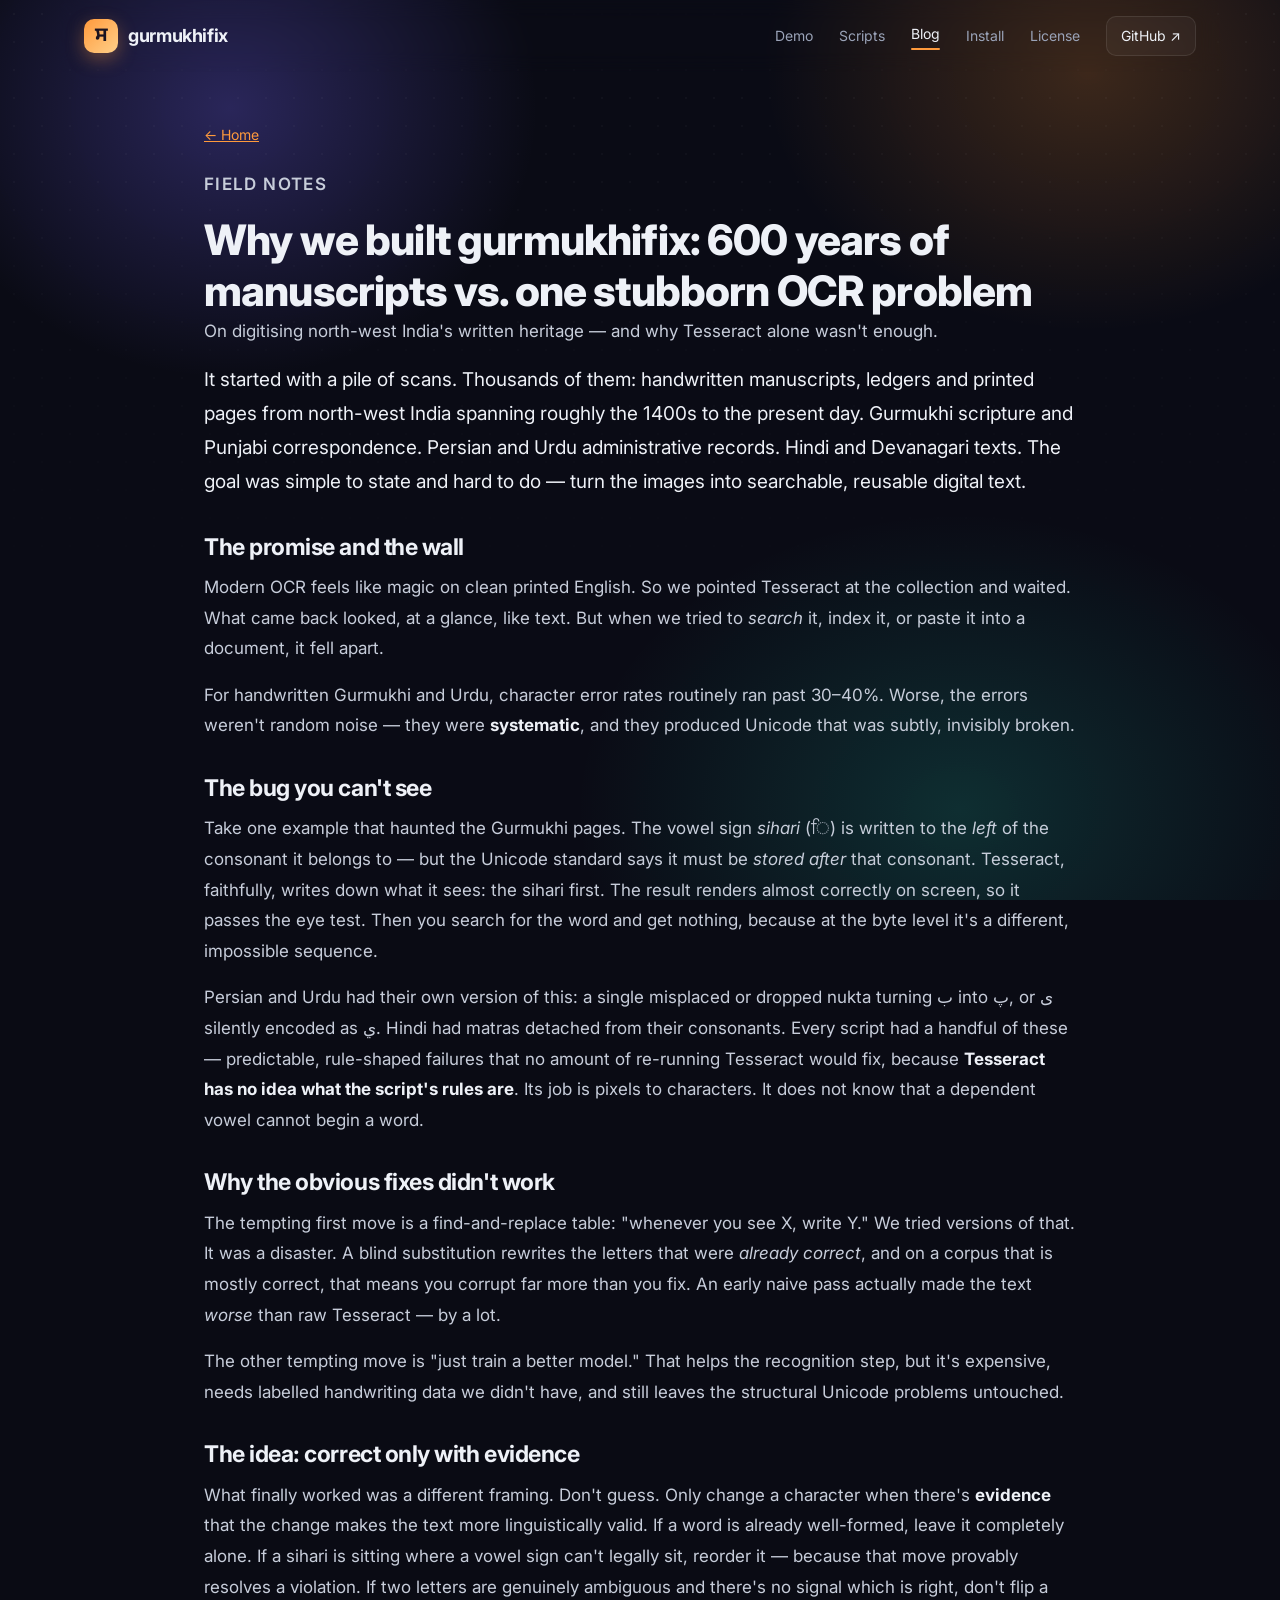
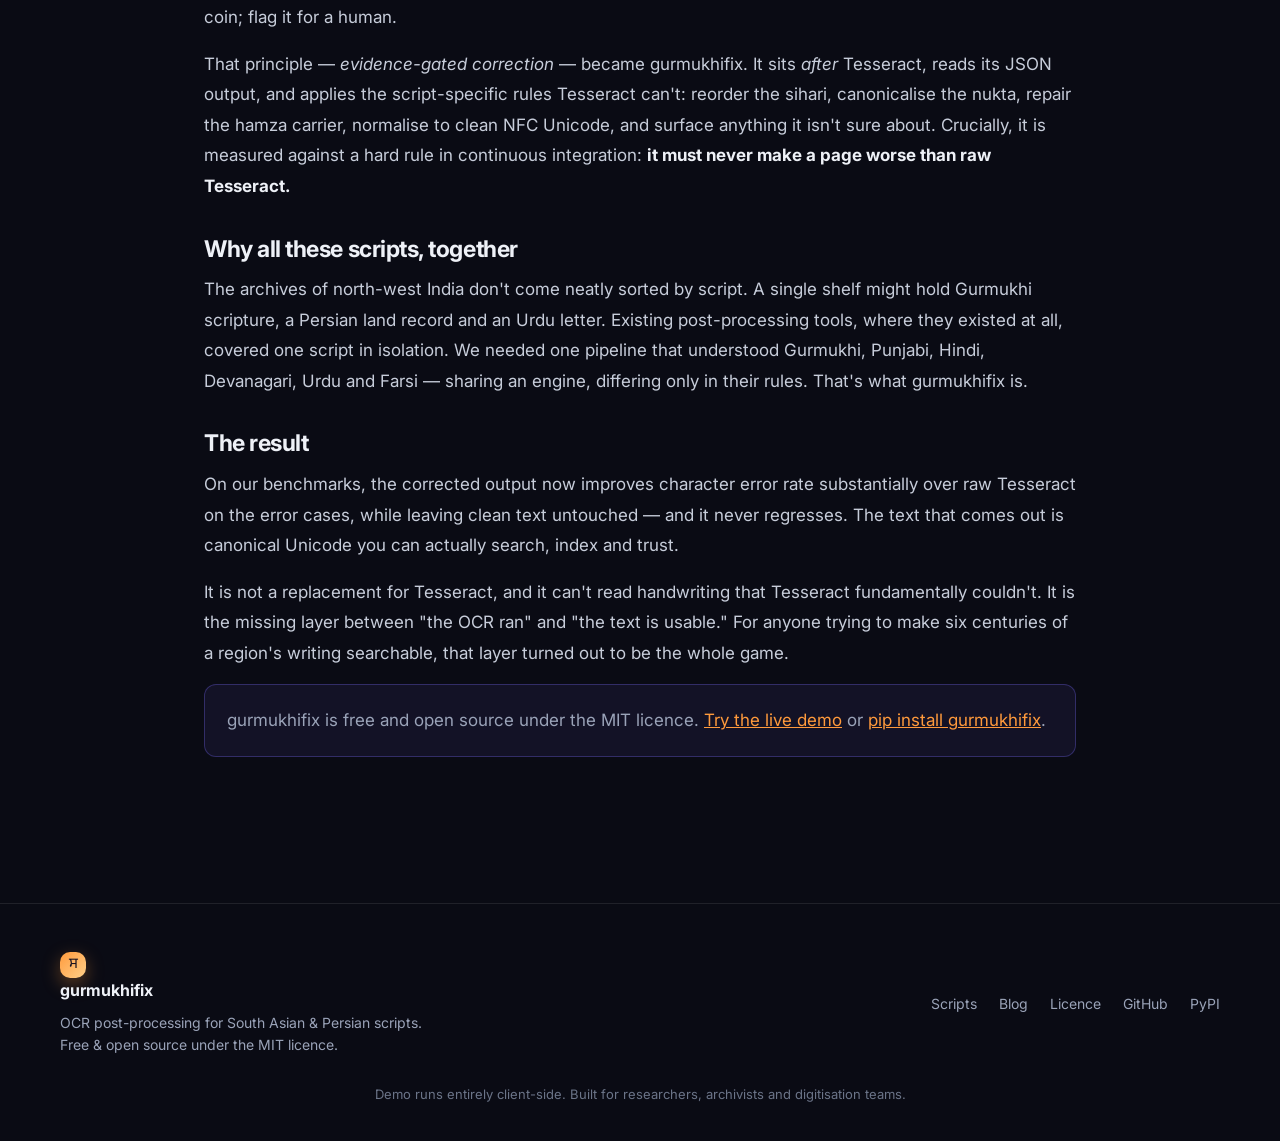
==== docs/blog/index.html @ 614cee80 "Rename project to gurmukhifix + add docs site (script pages, blog, licence) Single name everywhere —" ====
<!DOCTYPE html>
<html lang="en">
<head>
  <meta charset="UTF-8" />
  <meta name="viewport" content="width=device-width, initial-scale=1.0" />
  <title>Why we built gurmukhifix — gurmukhifix blog</title>
  <meta name="description" content="Digitising thousands of north-west Indian manuscripts (1400s–today) exposed systematic, invisible OCR errors. Here's why Tesseract alone wasn't enough — and how evidence-gated correction fixed it." />
  <link rel="canonical" href="https://jsdosanj.github.io/gurmukhifix/blog/" />
  <meta property="og:title" content="Why we built gurmukhifix — gurmukhifix blog" />
  <meta property="og:description" content="Digitising thousands of north-west Indian manuscripts (1400s–today) exposed systematic, invisible OCR errors. Here's why Tesseract alone wasn't enough — and how evidence-gated correction fixed it." />
  <meta property="og:type" content="website" />
  <meta name="theme-color" content="#0a0b14" />
  <link rel="preconnect" href="https://fonts.googleapis.com" />
  <link rel="preconnect" href="https://fonts.gstatic.com" crossorigin />
  <link href="https://fonts.googleapis.com/css2?family=Inter:wght@400;500;600;700;800&family=Noto+Sans+Gurmukhi:wght@400;500;700&family=Noto+Serif+Gurmukhi:wght@600;700&family=Noto+Sans+Devanagari:wght@400;600&family=Noto+Naskh+Arabic:wght@400;600&family=JetBrains+Mono:wght@400;500&display=swap" rel="stylesheet" />
  <link rel="stylesheet" href="../assets/styles.css" />
</head>
<body>
  <div class="bg-aurora" aria-hidden="true"></div>
  <header class="nav">
    <a class="brand" href="../index.html">
      <span class="brand-mark">ਸ</span>
      <span class="brand-name">gurmukhifix</span>
    </a>
    <nav class="nav-links">
        <a href="../index.html#demo">Demo</a>
        <a href="../scripts/">Scripts</a>
        <a href="../blog/" class="here">Blog</a>
        <a href="../index.html#install">Install</a>
        <a href="../license.html">License</a>
        <a class="nav-cta" href="https://github.com/jsdosanj/gurmukhifix" target="_blank" rel="noopener">GitHub ↗</a>
    </nav>
  </header>

  <article class="post">
    <div class="doc-wrap">
      <a class="back" href="../index.html">← Home</a>
      <p class="post-kicker">Field notes</p>
      <h1>Why we built gurmukhifix: 600 years of manuscripts vs. one stubborn OCR problem</h1>
      <p class="post-meta">On digitising north-west India's written heritage — and why Tesseract alone wasn't enough.</p>

      <p class="lead">It started with a pile of scans. Thousands of them: handwritten manuscripts, ledgers and printed pages from north-west India spanning roughly the 1400s to the present day. Gurmukhi scripture and Punjabi correspondence. Persian and Urdu administrative records. Hindi and Devanagari texts. The goal was simple to state and hard to do — turn the images into searchable, reusable digital text.</p>

      <h2>The promise and the wall</h2>
      <p>Modern OCR feels like magic on clean printed English. So we pointed Tesseract at the collection and waited. What came back looked, at a glance, like text. But when we tried to <em>search</em> it, index it, or paste it into a document, it fell apart.</p>
      <p>For handwritten Gurmukhi and Urdu, character error rates routinely ran past 30–40%. Worse, the errors weren't random noise — they were <strong>systematic</strong>, and they produced Unicode that was subtly, invisibly broken.</p>

      <h2>The bug you can't see</h2>
      <p>Take one example that haunted the Gurmukhi pages. The vowel sign <em>sihari</em> (ਿ) is written to the <em>left</em> of the consonant it belongs to — but the Unicode standard says it must be <em>stored after</em> that consonant. Tesseract, faithfully, writes down what it sees: the sihari first. The result renders almost correctly on screen, so it passes the eye test. Then you search for the word and get nothing, because at the byte level it's a different, impossible sequence.</p>
      <p>Persian and Urdu had their own version of this: a single misplaced or dropped nukta turning ب into پ, or ی silently encoded as ي. Hindi had matras detached from their consonants. Every script had a handful of these — predictable, rule-shaped failures that no amount of re-running Tesseract would fix, because <strong>Tesseract has no idea what the script's rules are</strong>. Its job is pixels to characters. It does not know that a dependent vowel cannot begin a word.</p>

      <h2>Why the obvious fixes didn't work</h2>
      <p>The tempting first move is a find-and-replace table: "whenever you see X, write Y." We tried versions of that. It was a disaster. A blind substitution rewrites the letters that were <em>already correct</em>, and on a corpus that is mostly correct, that means you corrupt far more than you fix. An early naive pass actually made the text <em>worse</em> than raw Tesseract — by a lot.</p>
      <p>The other tempting move is "just train a better model." That helps the recognition step, but it's expensive, needs labelled handwriting data we didn't have, and still leaves the structural Unicode problems untouched.</p>

      <h2>The idea: correct only with evidence</h2>
      <p>What finally worked was a different framing. Don't guess. Only change a character when there's <strong>evidence</strong> that the change makes the text more linguistically valid. If a word is already well-formed, leave it completely alone. If a sihari is sitting where a vowel sign can't legally sit, reorder it — because that move provably resolves a violation. If two letters are genuinely ambiguous and there's no signal which is right, don't flip a coin; flag it for a human.</p>
      <p>That principle — <em>evidence-gated correction</em> — became gurmukhifix. It sits <em>after</em> Tesseract, reads its JSON output, and applies the script-specific rules Tesseract can't: reorder the sihari, canonicalise the nukta, repair the hamza carrier, normalise to clean NFC Unicode, and surface anything it isn't sure about. Crucially, it is measured against a hard rule in continuous integration: <strong>it must never make a page worse than raw Tesseract.</strong></p>

      <h2>Why all these scripts, together</h2>
      <p>The archives of north-west India don't come neatly sorted by script. A single shelf might hold Gurmukhi scripture, a Persian land record and an Urdu letter. Existing post-processing tools, where they existed at all, covered one script in isolation. We needed one pipeline that understood Gurmukhi, Punjabi, Hindi, Devanagari, Urdu and Farsi — sharing an engine, differing only in their rules. That's what gurmukhifix is.</p>

      <h2>The result</h2>
      <p>On our benchmarks, the corrected output now improves character error rate substantially over raw Tesseract on the error cases, while leaving clean text untouched — and it never regresses. The text that comes out is canonical Unicode you can actually search, index and trust.</p>
      <p>It is not a replacement for Tesseract, and it can't read handwriting that Tesseract fundamentally couldn't. It is the missing layer between "the OCR ran" and "the text is usable." For anyone trying to make six centuries of a region's writing searchable, that layer turned out to be the whole game.</p>

      <p class="post-cta">gurmukhifix is free and open source under the MIT licence. <a href="../index.html#demo">Try the live demo</a> or <a href="https://pypi.org/project/gurmukhifix/" target="_blank" rel="noopener">pip install gurmukhifix</a>.</p>
    </div>
  </article>
  <footer class="footer">
    <div class="footer-inner">
      <div>
        <span class="brand-mark small">ਸ</span>
        <strong>gurmukhifix</strong>
        <p>OCR post-processing for South Asian &amp; Persian scripts. Free &amp; open source under the MIT licence.</p>
      </div>
      <div class="footer-links">
        <a href="../scripts/">Scripts</a>
        <a href="../blog/">Blog</a>
        <a href="../license.html">Licence</a>
        <a href="https://github.com/jsdosanj/gurmukhifix" target="_blank" rel="noopener">GitHub</a>
        <a href="https://pypi.org/project/gurmukhifix/" target="_blank" rel="noopener">PyPI</a>
      </div>
    </div>
    <p class="footer-fine">Demo runs entirely client-side. Built for researchers, archivists and digitisation teams.</p>
  </footer>
</body>
</html>
---- docs/assets/styles.css ----
/* gurmukhifix site — SPDX-License-Identifier: MIT */
:root {
  --bg: #0a0b14;
  --bg-2: #11131f;
  --panel: rgba(255, 255, 255, 0.04);
  --panel-brd: rgba(255, 255, 255, 0.09);
  --ink: #eef1f7;
  --muted: #9aa3b8;
  --faint: #6b7488;
  --saffron: #ff9a3c;
  --indigo: #7c6cff;
  --teal: #34e0c4;
  --good: #46d39a;
  --warn: #ffcf5c;
  --reject: #ff6b81;
  --radius: 16px;
  --maxw: 1160px;
  --font: "Inter", system-ui, -apple-system, Segoe UI, Roboto, sans-serif;
  --mono: "JetBrains Mono", ui-monospace, SFMono-Regular, Menlo, monospace;
  --gur: "Noto Sans Gurmukhi", "Noto Serif Gurmukhi", var(--font);
  --dev: "Noto Sans Devanagari", var(--font);
}

* { box-sizing: border-box; }
html { scroll-behavior: smooth; }
body {
  margin: 0;
  font-family: var(--font);
  background: var(--bg);
  color: var(--ink);
  line-height: 1.6;
  -webkit-font-smoothing: antialiased;
  overflow-x: hidden;
}
a { color: inherit; text-decoration: none; }
h1, h2, h3 { line-height: 1.15; margin: 0; letter-spacing: -0.02em; }
code { font-family: var(--mono); }

.gur { font-family: var(--gur); }
.dev { font-family: var(--dev); }

/* Background aurora */
.bg-aurora {
  position: fixed; inset: 0; z-index: -1;
  background:
    radial-gradient(40% 50% at 18% 12%, rgba(124, 108, 255, 0.28), transparent 60%),
    radial-gradient(42% 48% at 85% 8%, rgba(255, 154, 60, 0.20), transparent 60%),
    radial-gradient(50% 55% at 75% 90%, rgba(52, 224, 196, 0.16), transparent 60%),
    var(--bg);
  filter: saturate(1.1);
}
.bg-aurora::after {
  content: ""; position: absolute; inset: 0;
  background-image: radial-gradient(rgba(255, 255, 255, 0.035) 1px, transparent 1px);
  background-size: 28px 28px; mask-image: linear-gradient(to bottom, black, transparent 75%);
}

/* Nav */
.nav {
  position: sticky; top: 0; z-index: 50;
  display: flex; align-items: center; justify-content: space-between;
  max-width: var(--maxw); margin: 0 auto; padding: 16px 24px;
  backdrop-filter: blur(10px);
}
.brand { display: flex; align-items: center; gap: 10px; font-weight: 700; }
.brand-mark {
  display: grid; place-items: center; width: 34px; height: 34px;
  font-family: var(--gur); font-size: 20px; color: #1a1320;
  background: linear-gradient(135deg, var(--saffron), #ffd089);
  border-radius: 10px; box-shadow: 0 6px 18px rgba(255, 154, 60, 0.35);
}
.brand-mark.small { width: 26px; height: 26px; font-size: 15px; }
.brand-name { font-size: 18px; letter-spacing: -0.02em; }
.nav-links { display: flex; align-items: center; gap: 26px; font-size: 14px; color: var(--muted); }
.nav-links a:hover { color: var(--ink); }
.nav-cta {
  padding: 8px 14px; border: 1px solid var(--panel-brd); border-radius: 10px;
  color: var(--ink) !important; background: var(--panel);
}
.nav-cta:hover { border-color: var(--indigo); }

/* Hero */
.hero {
  max-width: var(--maxw); margin: 0 auto; padding: 64px 24px 40px;
  display: grid; grid-template-columns: 1.25fr 0.9fr; gap: 48px; align-items: center;
}
.badge {
  display: inline-block; font-size: 12.5px; font-weight: 600; letter-spacing: 0.02em;
  color: var(--teal); padding: 6px 12px; border: 1px solid rgba(52, 224, 196, 0.3);
  border-radius: 999px; background: rgba(52, 224, 196, 0.07); margin-bottom: 22px;
}
.hero h1 { font-size: clamp(34px, 5vw, 56px); font-weight: 800; }
.grad {
  background: linear-gradient(100deg, var(--saffron), var(--indigo) 55%, var(--teal));
  -webkit-background-clip: text; background-clip: text; -webkit-text-fill-color: transparent;
}
.lede { color: var(--muted); font-size: 18px; max-width: 33em; margin: 22px 0 30px; }
.lede strong { color: var(--ink); }
.hero-cta { display: flex; gap: 14px; flex-wrap: wrap; }
.btn {
  display: inline-flex; align-items: center; gap: 8px; font-weight: 600; font-size: 15px;
  padding: 13px 22px; border-radius: 12px; cursor: pointer; border: 1px solid transparent;
  transition: transform 0.12s ease, box-shadow 0.2s ease, border-color 0.2s ease;
}
.btn.small { padding: 9px 14px; font-size: 13.5px; }
.btn-primary {
  color: #15101d; background: linear-gradient(135deg, var(--saffron), #ffc27a);
  box-shadow: 0 10px 30px rgba(255, 154, 60, 0.3);
}
.btn-primary:hover { transform: translateY(-2px); }
.btn-ghost { color: var(--ink); background: var(--panel); border-color: var(--panel-brd); font-family: var(--mono); }
.btn-ghost:hover { border-color: var(--indigo); }
.hero-proof { display: flex; gap: 30px; margin-top: 38px; }
.hero-proof div { display: flex; flex-direction: column; }
.hero-proof b { font-size: 26px; font-weight: 800; color: var(--ink); }
.hero-proof span { font-size: 13px; color: var(--faint); }

.hero-card {
  background: var(--panel); border: 1px solid var(--panel-brd); border-radius: var(--radius);
  padding: 26px; backdrop-filter: blur(8px); box-shadow: 0 30px 60px rgba(0, 0, 0, 0.35);
}
.mini-row { display: flex; align-items: center; gap: 14px; }
.mini-label { font-size: 11px; text-transform: uppercase; letter-spacing: 0.08em; color: var(--faint); width: 64px; }
.mini { font-family: var(--gur); font-size: 30px; padding: 10px 16px; border-radius: 12px; background: rgba(255, 255, 255, 0.05); flex: 1; }
.mini.good { color: var(--good); background: rgba(70, 211, 154, 0.1); }
.mini-arrow { text-align: center; color: var(--indigo); font-weight: 600; font-size: 13px; margin: 12px 0; }
.mini-note { color: var(--muted); font-size: 13.5px; margin: 18px 0 0; }
.mini-note code { color: var(--saffron); font-family: var(--gur); }

/* Sections */
section { scroll-margin-top: 80px; }
.section-head { max-width: var(--maxw); margin: 0 auto; padding: 0 24px; text-align: center; }
.section-head h2 { font-size: clamp(26px, 3.4vw, 38px); font-weight: 800; }
.section-head p { color: var(--muted); max-width: 40em; margin: 14px auto 0; font-size: 17px; }

/* Demo */
.demo { max-width: var(--maxw); margin: 0 auto; padding: 80px 24px; }
.demo-toolbar {
  display: flex; align-items: flex-end; gap: 16px; flex-wrap: wrap; margin: 32px 0 18px;
}
.field { display: flex; flex-direction: column; gap: 6px; font-size: 13px; color: var(--muted); }
.field select {
  font-family: var(--font); font-size: 14px; color: var(--ink); background: var(--bg-2);
  border: 1px solid var(--panel-brd); border-radius: 10px; padding: 10px 14px; min-width: 190px;
}
.examples { display: flex; gap: 8px; flex-wrap: wrap; flex: 1; }
.chip {
  font-size: 13px; color: var(--muted); background: var(--panel); border: 1px solid var(--panel-brd);
  border-radius: 999px; padding: 7px 14px; cursor: pointer; transition: all 0.15s;
}
.chip:hover { color: var(--ink); border-color: var(--indigo); }
.exp { font-size: 10px; text-transform: uppercase; letter-spacing: 0.06em; color: var(--saffron); border: 1px solid rgba(255, 154, 60, 0.4); border-radius: 6px; padding: 1px 5px; margin-left: 4px; }

.ocr-panel {
  background: rgba(255, 154, 60, 0.06); border: 1px solid rgba(255, 154, 60, 0.25);
  border-radius: 12px; padding: 16px 18px; margin-bottom: 18px; font-size: 14px; color: var(--muted);
}
.ocr-panel a { color: var(--saffron); text-decoration: underline; }
.ocr-panel strong { color: var(--warn); }
.ocr-row { display: flex; align-items: center; gap: 14px; flex-wrap: wrap; margin-top: 12px; }
.ocr-status { font-size: 13px; color: var(--teal); }

.demo-grid { display: grid; grid-template-columns: 1fr 1fr; gap: 18px; }
.pane { background: var(--panel); border: 1px solid var(--panel-brd); border-radius: var(--radius); overflow: hidden; }
.pane-head {
  display: flex; align-items: center; justify-content: space-between;
  padding: 12px 16px; font-size: 12.5px; color: var(--faint); text-transform: uppercase; letter-spacing: 0.06em;
  border-bottom: 1px solid var(--panel-brd); background: rgba(255, 255, 255, 0.02);
}
.script-text {
  width: 100%; min-height: 150px; border: 0; resize: vertical; padding: 20px;
  font-family: var(--gur); font-size: 26px; line-height: 1.7; color: var(--ink);
  background: transparent; outline: none;
}
.script-text.output { white-space: pre-wrap; word-break: break-word; color: var(--good); }
.copy-btn {
  font-family: var(--font); font-size: 12px; color: var(--muted); background: var(--panel);
  border: 1px solid var(--panel-brd); border-radius: 8px; padding: 5px 10px; cursor: pointer;
}
.copy-btn:hover { color: var(--ink); border-color: var(--teal); }

/* Report */
.report { margin-top: 20px; }
.report-head { display: flex; align-items: center; gap: 10px; font-weight: 600; font-size: 15px; }
.report-head .dot { width: 9px; height: 9px; border-radius: 50%; }
.report-head.ok .dot { background: var(--good); box-shadow: 0 0 12px var(--good); }
.report-head.clean .dot { background: var(--teal); box-shadow: 0 0 12px var(--teal); }
.report-head.warn .dot { background: var(--warn); box-shadow: 0 0 12px var(--warn); }
.metrics { display: flex; gap: 14px; margin: 16px 0; flex-wrap: wrap; }
.metric { background: var(--panel); border: 1px solid var(--panel-brd); border-radius: 12px; padding: 12px 18px; }
.metric span { display: block; font-size: 12px; color: var(--faint); }
.metric b { font-size: 18px; }
.changes h4, .violations h4 { font-size: 12.5px; text-transform: uppercase; letter-spacing: 0.06em; color: var(--faint); margin: 18px 0 10px; }
.changes ul { list-style: none; margin: 0; padding: 0; display: flex; flex-direction: column; gap: 8px; }
.changes li { display: flex; align-items: center; gap: 12px; background: var(--panel); border: 1px solid var(--panel-brd); border-radius: 10px; padding: 8px 14px; }
.changes code { font-family: var(--gur); font-size: 20px; }
.changes .from { color: var(--reject); }
.changes .to { color: var(--good); }
.changes .ar { color: var(--faint); }
.changes .rule { margin-left: auto; font-size: 11.5px; color: var(--indigo); text-transform: uppercase; letter-spacing: 0.05em; background: rgba(124, 108, 255, 0.1); padding: 3px 9px; border-radius: 6px; }
.vchips { display: flex; gap: 8px; flex-wrap: wrap; }
.vchip { font-size: 12.5px; padding: 5px 11px; border-radius: 8px; border: 1px solid; }
.vchip.reject { color: var(--reject); border-color: rgba(255, 107, 129, 0.4); background: rgba(255, 107, 129, 0.08); }
.vchip.warn { color: var(--warn); border-color: rgba(255, 207, 92, 0.4); background: rgba(255, 207, 92, 0.08); }
.vchip.review { color: var(--muted); border-color: var(--panel-brd); background: var(--panel); }

/* How it works */
.how { padding: 80px 24px; }
.pipeline { max-width: var(--maxw); margin: 44px auto 0; display: flex; align-items: stretch; gap: 10px; justify-content: center; flex-wrap: wrap; }
.step { flex: 1; min-width: 200px; background: var(--panel); border: 1px solid var(--panel-brd); border-radius: var(--radius); padding: 22px; }
.step-n { display: grid; place-items: center; width: 30px; height: 30px; border-radius: 9px; background: linear-gradient(135deg, var(--indigo), #a99bff); color: #15101d; font-weight: 700; font-size: 14px; margin-bottom: 14px; }
.step h3 { font-size: 16px; margin-bottom: 6px; }
.step p { font-size: 14px; color: var(--muted); margin: 0; }
.step-arrow { display: grid; place-items: center; color: var(--faint); font-size: 22px; }
.feature-grid { max-width: var(--maxw); margin: 26px auto 0; display: grid; grid-template-columns: repeat(3, 1fr); gap: 16px; }
.feature { background: var(--panel); border: 1px solid var(--panel-brd); border-radius: var(--radius); padding: 24px; transition: transform 0.15s, border-color 0.2s; }
.feature:hover { transform: translateY(-3px); border-color: var(--indigo); }
.feature h3 { font-size: 17px; margin-bottom: 8px; }
.feature p { font-size: 14.5px; color: var(--muted); margin: 0; }
.feature code.gur { color: var(--saffron); font-size: 17px; }

/* Scripts */
.scripts { padding: 80px 24px; }
.script-cards { max-width: var(--maxw); margin: 44px auto 0; display: grid; grid-template-columns: repeat(3, 1fr); gap: 16px; }
.script-card { background: var(--panel); border: 1px solid var(--panel-brd); border-radius: var(--radius); padding: 26px; text-align: center; transition: transform 0.15s, box-shadow 0.2s; }
.script-card:hover { transform: translateY(-3px); box-shadow: 0 20px 40px rgba(0, 0, 0, 0.3); }
.glyph { display: block; font-size: 44px; margin-bottom: 12px; background: linear-gradient(135deg, var(--saffron), var(--indigo)); -webkit-background-clip: text; background-clip: text; -webkit-text-fill-color: transparent; }
.glyph.gur { font-family: var(--gur); }
.glyph.dev { font-family: var(--dev); }
.script-card h3 { font-size: 18px; margin-bottom: 6px; }
.script-card p { font-size: 13.5px; color: var(--muted); margin: 0; }

/* Install */
.install { padding: 80px 24px; }
.code-cards { max-width: var(--maxw); margin: 44px auto 0; display: grid; grid-template-columns: repeat(3, 1fr); gap: 16px; }
.code-card { background: var(--bg-2); border: 1px solid var(--panel-brd); border-radius: var(--radius); overflow: hidden; }
.code-head { display: flex; align-items: center; justify-content: space-between; padding: 12px 16px; font-size: 12.5px; color: var(--faint); border-bottom: 1px solid var(--panel-brd); }
.code-card pre { margin: 0; padding: 18px; overflow-x: auto; }
.code-card code { font-size: 13.5px; color: var(--teal); line-height: 1.7; }

/* Footer */
.footer { border-top: 1px solid var(--panel-brd); margin-top: 60px; padding: 48px 24px 36px; }
.footer-inner { max-width: var(--maxw); margin: 0 auto; display: flex; justify-content: space-between; gap: 30px; flex-wrap: wrap; }
.footer-inner p { color: var(--muted); font-size: 14px; max-width: 28em; margin: 8px 0 0; }
.footer-links { display: flex; gap: 22px; align-items: center; color: var(--muted); font-size: 14px; }
.footer-links a:hover { color: var(--ink); }
.footer-fine { max-width: var(--maxw); margin: 28px auto 0; color: var(--faint); font-size: 13px; text-align: center; }

/* Responsive */
@media (max-width: 900px) {
  .hero { grid-template-columns: 1fr; padding-top: 40px; }
  .nav-links a:not(.nav-cta) { display: none; }
  .demo-grid { grid-template-columns: 1fr; }
  .feature-grid, .script-cards, .code-cards { grid-template-columns: 1fr; }
  .step-arrow { transform: rotate(90deg); }
  .pipeline { flex-direction: column; }
}

/* ── Doc / article / script pages ──────────────────────────────────────────── */
.doc-wrap { max-width: 920px; margin: 0 auto; padding: 0 24px; }
.doc-hero { padding: 56px 0 26px; }
.doc-hero h1 { font-size: clamp(30px, 4.4vw, 46px); font-weight: 800; }
.back { display: inline-block; color: var(--muted); font-size: 14px; margin-bottom: 22px; }
.back:hover { color: var(--ink); }
.doc-title { display: flex; align-items: center; gap: 22px; }
.doc-glyph { font-size: 60px; line-height: 1; background: linear-gradient(135deg, var(--saffron), var(--indigo)); -webkit-background-clip: text; background-clip: text; -webkit-text-fill-color: transparent; }
.doc-glyph.gur { font-family: var(--gur); } .doc-glyph.dev { font-family: var(--dev); } .doc-glyph.ara { font-family: "Noto Naskh Arabic", var(--font); }
.native { font-weight: 500; font-size: 0.62em; color: var(--faint); }
.native.gur { font-family: var(--gur); } .native.dev { font-family: var(--dev); } .native.ara { font-family: "Noto Naskh Arabic", var(--font); }
.doc-title p { color: var(--muted); margin: 8px 0 0; font-size: 17px; }

.doc-section { padding: 36px 0; }
.doc-section.alt { background: rgba(255,255,255,0.02); border-top: 1px solid var(--panel-brd); border-bottom: 1px solid var(--panel-brd); }
.doc-section h2 { font-size: 24px; font-weight: 800; margin-bottom: 16px; }
.doc-section .lead, .lead { color: var(--muted); font-size: 17px; line-height: 1.75; }
.doc-section code { color: var(--saffron); }

.problem-grid { display: grid; grid-template-columns: 1fr 1fr; gap: 16px; }
.problem { background: var(--panel); border: 1px solid var(--panel-brd); border-radius: var(--radius); padding: 20px; }
.problem h3 { font-size: 16px; margin-bottom: 8px; }
.problem p { color: var(--muted); font-size: 14.5px; margin: 0; }
.problem .ba { display: flex; align-items: center; gap: 12px; margin-top: 14px; }
.problem .ba code { font-size: 22px; padding: 4px 12px; border-radius: 8px; }
.problem .ba span { color: var(--faint); }
.bad { color: var(--reject); background: rgba(255,107,129,0.08); }
.good { color: var(--good); }
.problem .good { background: rgba(70,211,154,0.1); }
.gur { font-family: var(--gur); } .dev { font-family: var(--dev); } .ara { font-family: "Noto Naskh Arabic", var(--font); }

.fix-list { list-style: none; padding: 0; margin: 0; display: grid; gap: 10px; }
.fix-list li { background: var(--panel); border: 1px solid var(--panel-brd); border-left: 3px solid var(--teal); border-radius: 10px; padding: 13px 18px; color: var(--ink); font-size: 15px; }

.ex-table { width: 100%; border-collapse: collapse; font-size: 15px; }
.ex-table th { text-align: left; color: var(--faint); font-size: 12px; text-transform: uppercase; letter-spacing: 0.06em; padding: 8px 14px; border-bottom: 1px solid var(--panel-brd); }
.ex-table td { padding: 12px 14px; border-bottom: 1px solid var(--panel-brd); color: var(--muted); vertical-align: middle; }
.ex-table code { font-size: 20px; }

.beat-grid { display: grid; grid-template-columns: repeat(3, 1fr); gap: 16px; }
.beat { background: var(--panel); border: 1px solid var(--panel-brd); border-radius: var(--radius); padding: 22px; }
.beat h3 { font-size: 16px; margin-bottom: 8px; color: var(--teal); }
.beat p { color: var(--muted); font-size: 14.5px; margin: 0; }
.beat strong { color: var(--ink); }

.doc-cta { padding: 44px 0 70px; text-align: center; }

.doc-cards { display: grid; grid-template-columns: repeat(3, 1fr); gap: 16px; }
.doc-card { background: var(--panel); border: 1px solid var(--panel-brd); border-radius: var(--radius); padding: 24px; transition: transform 0.15s, border-color 0.2s; display: block; }
.doc-card:hover { transform: translateY(-3px); border-color: var(--indigo); }
.doc-card .glyph { font-size: 40px; margin-bottom: 10px; }
.doc-card h3 { font-size: 18px; margin-bottom: 6px; }
.doc-card h3 small { font-weight: 500; color: var(--faint); }
.doc-card p { color: var(--muted); font-size: 14px; margin: 0 0 12px; }
.more { color: var(--indigo); font-size: 13.5px; font-weight: 600; }

/* Blog post */
.post { padding: 50px 0 70px; }
.post-kicker { color: var(--saffron); font-size: 13px; text-transform: uppercase; letter-spacing: 0.08em; font-weight: 600; margin: 0 0 8px; }
.post h1 { font-size: clamp(28px, 4.2vw, 42px); font-weight: 800; line-height: 1.2; }
.post-meta { color: var(--faint); font-size: 16px; margin: 12px 0 30px; }
.post h2 { font-size: 23px; font-weight: 700; margin: 34px 0 12px; }
.post p { color: #c7cdda; font-size: 17px; line-height: 1.8; margin: 0 0 16px; }
.post .lead { font-size: 19px; color: var(--ink); }
.post strong { color: var(--ink); }
.post a { color: var(--saffron); text-decoration: underline; }
.post-cta { margin-top: 34px; padding: 20px 22px; background: rgba(124,108,255,0.08); border: 1px solid rgba(124,108,255,0.3); border-radius: 12px; color: var(--muted) !important; }

/* Licence */
.lic-grid { display: grid; grid-template-columns: repeat(3, 1fr); gap: 16px; margin: 8px 0 26px; }
.lic { border: 1px solid var(--panel-brd); border-radius: var(--radius); padding: 20px; background: var(--panel); }
.lic h3 { font-size: 16px; margin-bottom: 10px; }
.lic ul { margin: 0; padding-left: 18px; color: var(--muted); font-size: 14.5px; line-height: 1.7; }
.lic.yes { border-color: rgba(70,211,154,0.35); } .lic.yes h3 { color: var(--good); }
.lic.must h3 { color: var(--warn); }
.lic.no h3 { color: var(--reject); }
.lic-text { background: var(--bg-2); border: 1px solid var(--panel-brd); border-radius: 12px; padding: 20px; color: var(--muted); font-size: 12.5px; line-height: 1.65; overflow-x: auto; white-space: pre-wrap; }
.muted { color: var(--faint); font-size: 14px; }
.muted a { color: var(--teal); }

/* Nav active state */
.nav-links a.here { color: var(--ink); }
.nav-links a.here::after { content: ""; display: block; height: 2px; background: var(--saffron); border-radius: 2px; margin-top: 3px; }

/* 404 */
.notfound { max-width: 600px; margin: 0 auto; padding: 130px 24px; text-align: center; }
.notfound .brand-mark.big { width: 56px; height: 56px; font-size: 32px; margin: 0 auto 24px; }
.notfound h1 { font-size: 80px; font-weight: 800; }
.notfound p { color: var(--muted); font-size: 18px; margin: 8px 0 28px; }
.notfound .hero-cta { justify-content: center; }

.script-card .more { display: block; margin-top: 10px; }

@media (max-width: 900px) {
  .problem-grid, .beat-grid, .doc-cards, .lic-grid { grid-template-columns: 1fr; }
  .ex-table code { font-size: 17px; }
}
@media (prefers-reduced-motion: reduce) { * { scroll-behavior: auto !important; transition: none !important; } }
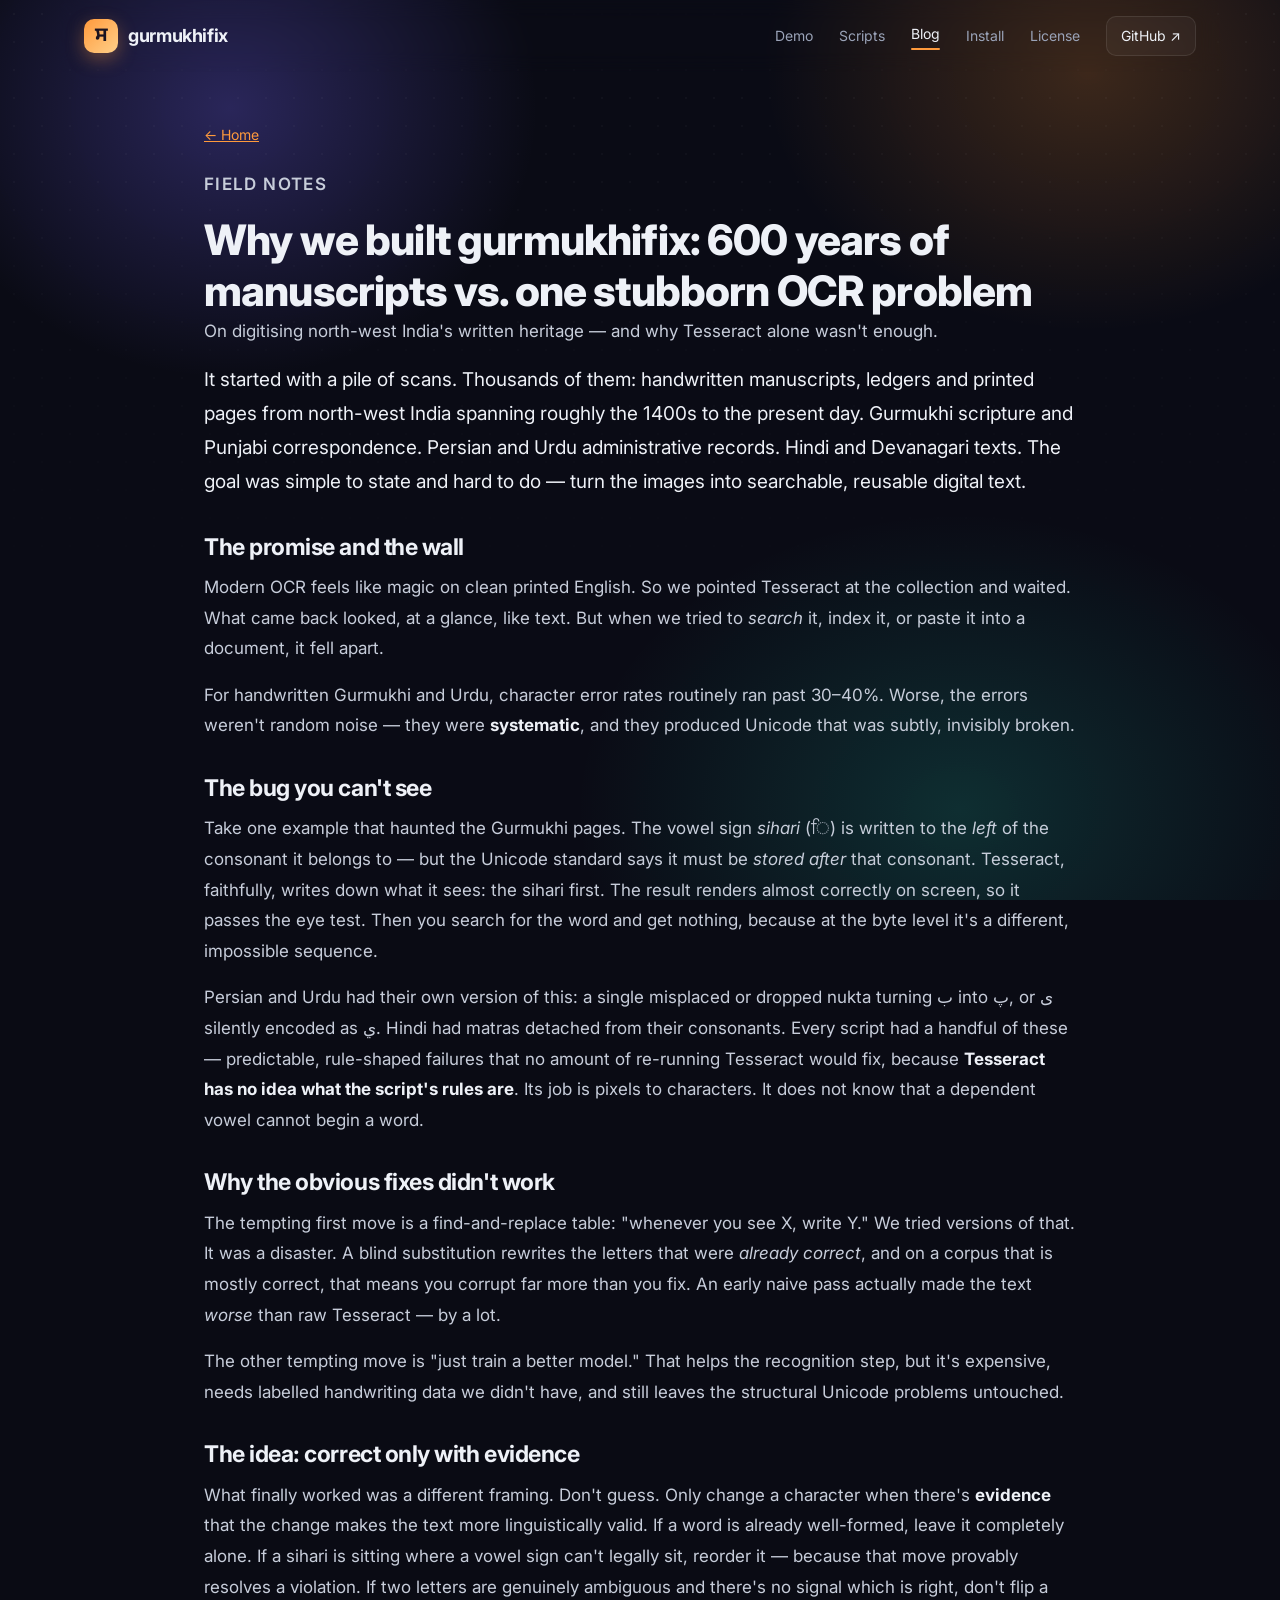
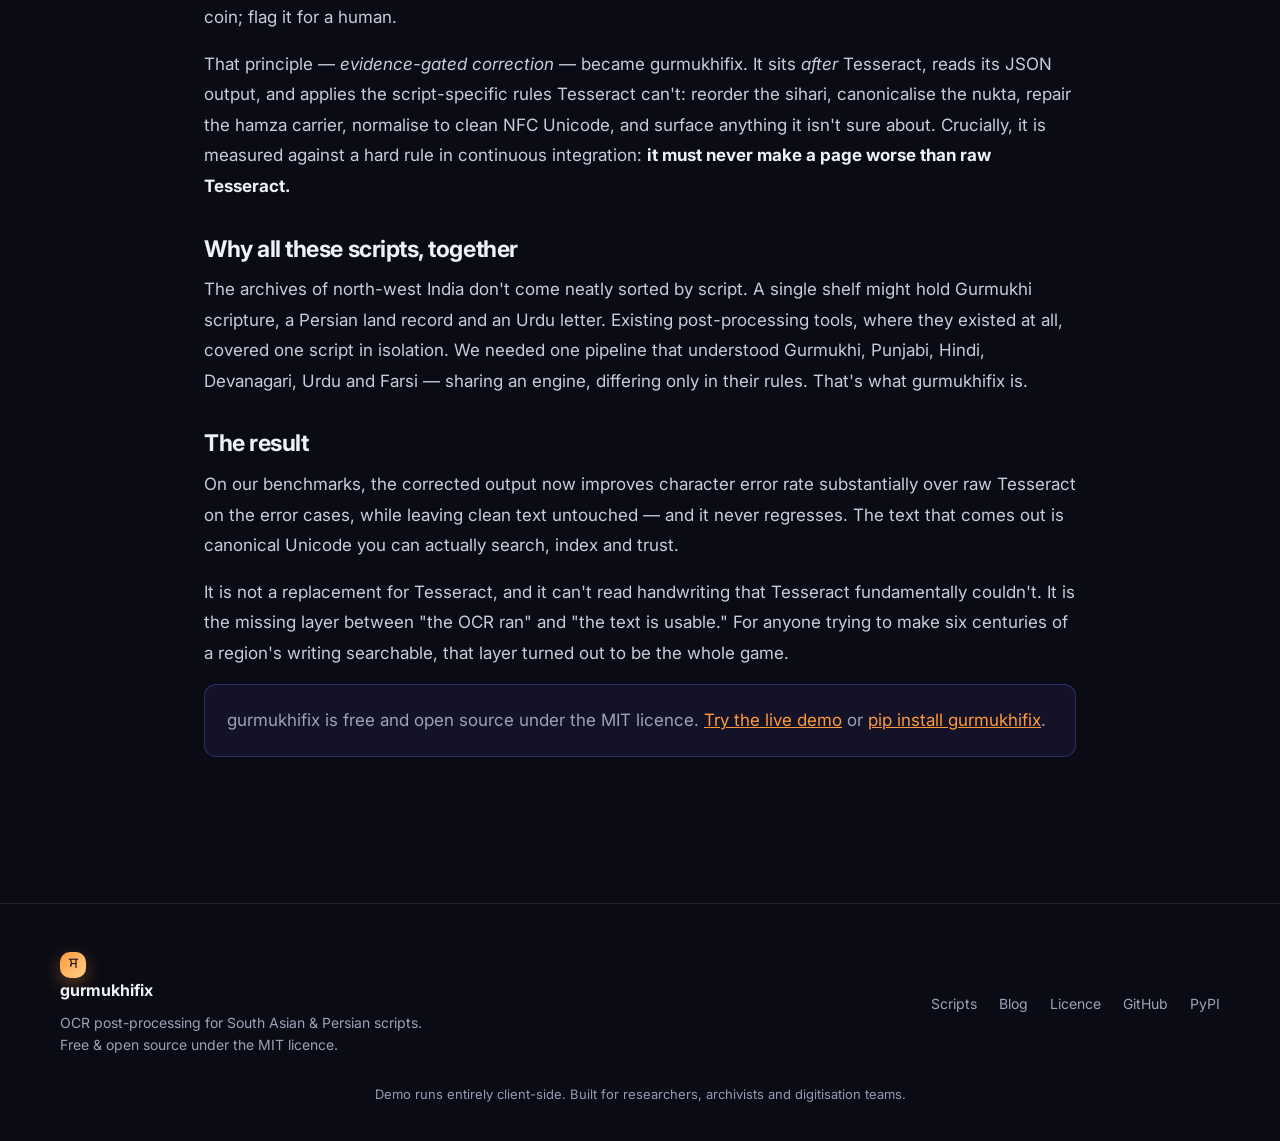
==== commit 6c14f342: "Site credibility, governance, security hardening & premium CI Site (docs/ via build-site.mjs): - Rep" ====
--- a/docs/blog/index.html
+++ b/docs/blog/index.html
@@ -9,11 +9,20 @@
   <meta property="og:title" content="Why we built gurmukhifix — gurmukhifix blog" />
   <meta property="og:description" content="Digitising thousands of north-west Indian manuscripts (1400s–today) exposed systematic, invisible OCR errors. Here's why Tesseract alone wasn't enough — and how evidence-gated correction fixed it." />
   <meta property="og:type" content="website" />
+  <meta property="og:url" content="https://jsdosanj.github.io/gurmukhifix/blog/" />
+  <meta property="og:image" content="https://jsdosanj.github.io/gurmukhifix/assets/og.png" />
+  <meta name="twitter:card" content="summary_large_image" />
+  <meta name="twitter:title" content="Why we built gurmukhifix — gurmukhifix blog" />
+  <meta name="twitter:description" content="Digitising thousands of north-west Indian manuscripts (1400s–today) exposed systematic, invisible OCR errors. Here's why Tesseract alone wasn't enough — and how evidence-gated correction fixed it." />
+  <meta name="twitter:image" content="https://jsdosanj.github.io/gurmukhifix/assets/og.png" />
+  <link rel="icon" href="../assets/favicon.svg" type="image/svg+xml" />
+  <link rel="apple-touch-icon" href="../assets/apple-touch-icon.png" />
   <meta name="theme-color" content="#0a0b14" />
   <link rel="preconnect" href="https://fonts.googleapis.com" />
   <link rel="preconnect" href="https://fonts.gstatic.com" crossorigin />
-  <link href="https://fonts.googleapis.com/css2?family=Inter:wght@400;500;600;700;800&family=Noto+Sans+Gurmukhi:wght@400;500;700&family=Noto+Serif+Gurmukhi:wght@600;700&family=Noto+Sans+Devanagari:wght@400;600&family=Noto+Naskh+Arabic:wght@400;600&family=JetBrains+Mono:wght@400;500&display=swap" rel="stylesheet" />
+  <link href="https://fonts.googleapis.com/css2?family=Inter:wght@400;500;600;700;800&family=Noto+Sans+Gurmukhi:wght@400;500;700&family=Noto+Serif+Gurmukhi:wght@600;700&family=Noto+Sans+Devanagari:wght@400;600&family=Noto+Naskh+Arabic:wght@400;600&family=Noto+Nastaliq+Urdu:wght@400;600&family=JetBrains+Mono:wght@400;500&display=swap" rel="stylesheet" />
   <link rel="stylesheet" href="../assets/styles.css" />
+  <script type="application/ld+json">{"@context":"https://schema.org","@type":"SoftwareApplication","name":"gurmukhifix","applicationCategory":"DeveloperApplication","operatingSystem":"Cross-platform (Python 3.10+)","description":"Digitising thousands of north-west Indian manuscripts (1400s–today) exposed systematic, invisible OCR errors. Here's why Tesseract alone wasn't enough — and how evidence-gated correction fixed it.","url":"https://jsdosanj.github.io/gurmukhifix/","codeRepository":"https://github.com/jsdosanj/gurmukhifix","downloadUrl":"https://pypi.org/project/gurmukhifix/","license":"https://spdx.org/licenses/MIT.html","offers":{"@type":"Offer","price":"0","priceCurrency":"USD"},"author":{"@type":"Person","name":"Jasvant Singh Dosanjh"}}</script>
 </head>
 <body>
   <div class="bg-aurora" aria-hidden="true"></div>
--- a/docs/assets/styles.css
+++ b/docs/assets/styles.css
@@ -354,3 +354,58 @@
   .ex-table code { font-size: 17px; }
 }
 @media (prefers-reduced-motion: reduce) { * { scroll-behavior: auto !important; transition: none !important; } }
+
+/* Contact */
+.contact { max-width: var(--maxw); margin: 0 auto; padding: 80px 24px; }
+.contact-card {
+  max-width: 620px; margin: 32px auto 0; background: var(--panel);
+  border: 1px solid var(--panel-brd); border-radius: var(--radius);
+  padding: 30px; backdrop-filter: blur(8px); box-shadow: 0 30px 60px rgba(0, 0, 0, 0.35);
+}
+.contact-card form { display: flex; flex-direction: column; gap: 18px; }
+.cf-field { display: flex; flex-direction: column; gap: 7px; font-size: 13px; color: var(--muted); }
+.cf-field input, .cf-field textarea {
+  font-family: var(--font); font-size: 15px; color: var(--ink); background: var(--bg-2);
+  border: 1px solid var(--panel-brd); border-radius: 10px; padding: 12px 14px; width: 100%;
+  transition: border-color 0.15s;
+}
+.cf-field textarea { resize: vertical; min-height: 120px; }
+.cf-field input:focus, .cf-field textarea:focus { outline: none; border-color: var(--indigo); }
+.cf-field input::placeholder, .cf-field textarea::placeholder { color: var(--faint); }
+.contact-card .btn { align-self: flex-start; margin-top: 4px; }
+.cf-ok { display: flex; align-items: center; gap: 14px; padding: 8px 0; }
+.cf-ok-mark {
+  display: inline-flex; align-items: center; justify-content: center; flex: none;
+  width: 40px; height: 40px; border-radius: 999px; font-size: 20px; font-weight: 700;
+  color: var(--good); background: rgba(70, 211, 154, 0.12); border: 1px solid rgba(70, 211, 154, 0.4);
+}
+.cf-ok p { margin: 0; color: var(--ink); font-size: 16px; }
+
+/* ── Accessibility, Nastaliq & mobile-nav refinements (v0.2.0) ─────────────── */
+
+/* Lift the faint text to WCAG AA contrast on the dark background. */
+:root { --faint: #949cb5; }
+
+/* Restore a visible keyboard focus ring (previously suppressed with outline:none). */
+:focus-visible { outline: 2px solid #8b7cff; outline-offset: 2px; border-radius: 4px; }
+a:focus-visible, button:focus-visible, select:focus-visible,
+textarea:focus-visible, .script-text:focus-visible, input:focus-visible {
+  outline: 2px solid #8b7cff; outline-offset: 2px;
+}
+
+/* Urdu should render in Nasta'liq as the copy claims — Naskh is the fallback. */
+.ara { font-family: "Noto Nastaliq Urdu", "Noto Naskh Arabic", var(--font); line-height: 2.1; }
+.doc-glyph.ara, .native.ara { font-family: "Noto Nastaliq Urdu", "Noto Naskh Arabic", var(--font); }
+
+.demo-note {
+  max-width: 60em; margin: -6px auto 22px; text-align: center;
+  color: var(--muted); font-size: 14px; line-height: 1.6;
+}
+.demo-note a { color: #a99cff; text-decoration: none; border-bottom: 1px solid rgba(169, 156, 255, 0.4); }
+.demo-note a:hover { border-bottom-color: #a99cff; }
+
+/* Keep site navigation reachable on phones instead of hiding every link. */
+@media (max-width: 900px) {
+  .nav-links { display: flex !important; flex-wrap: wrap; justify-content: flex-end; gap: 12px 16px; font-size: 13px; }
+  .nav-links a:not(.nav-cta) { display: inline !important; }
+}
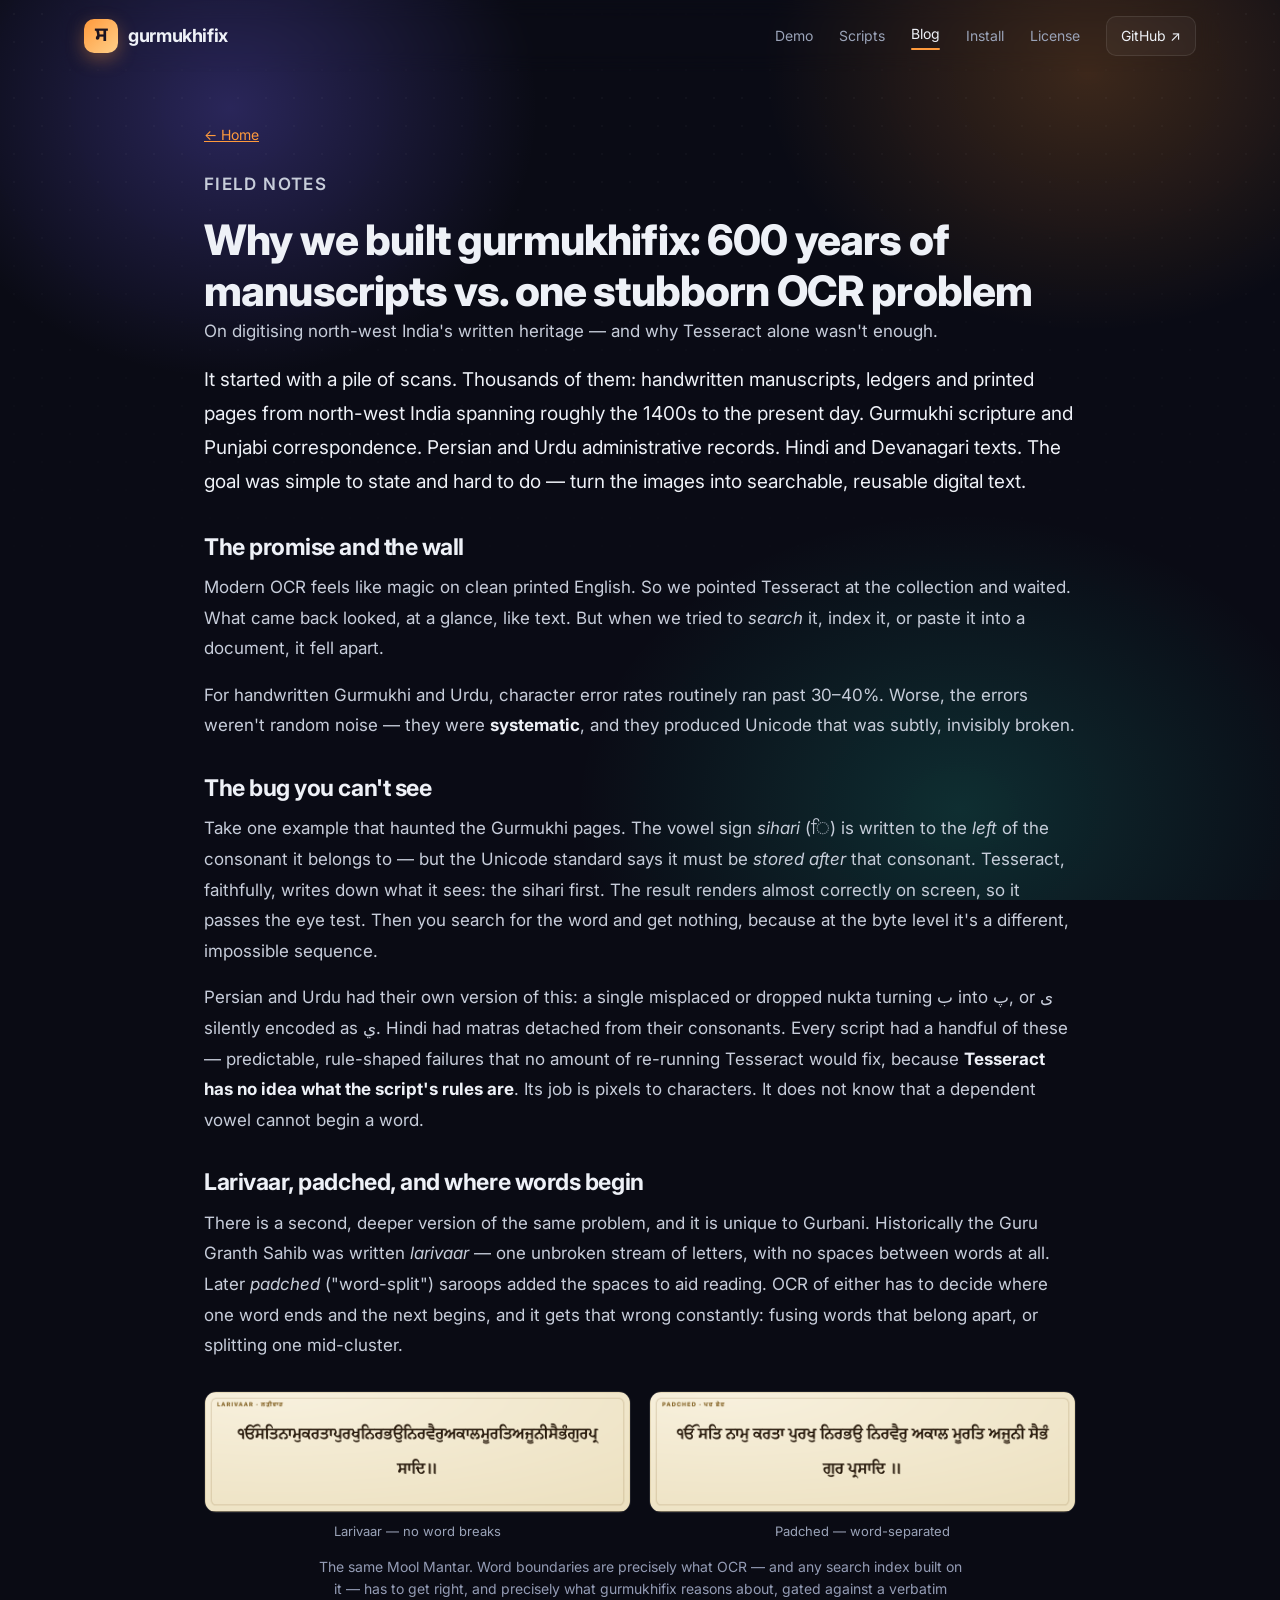
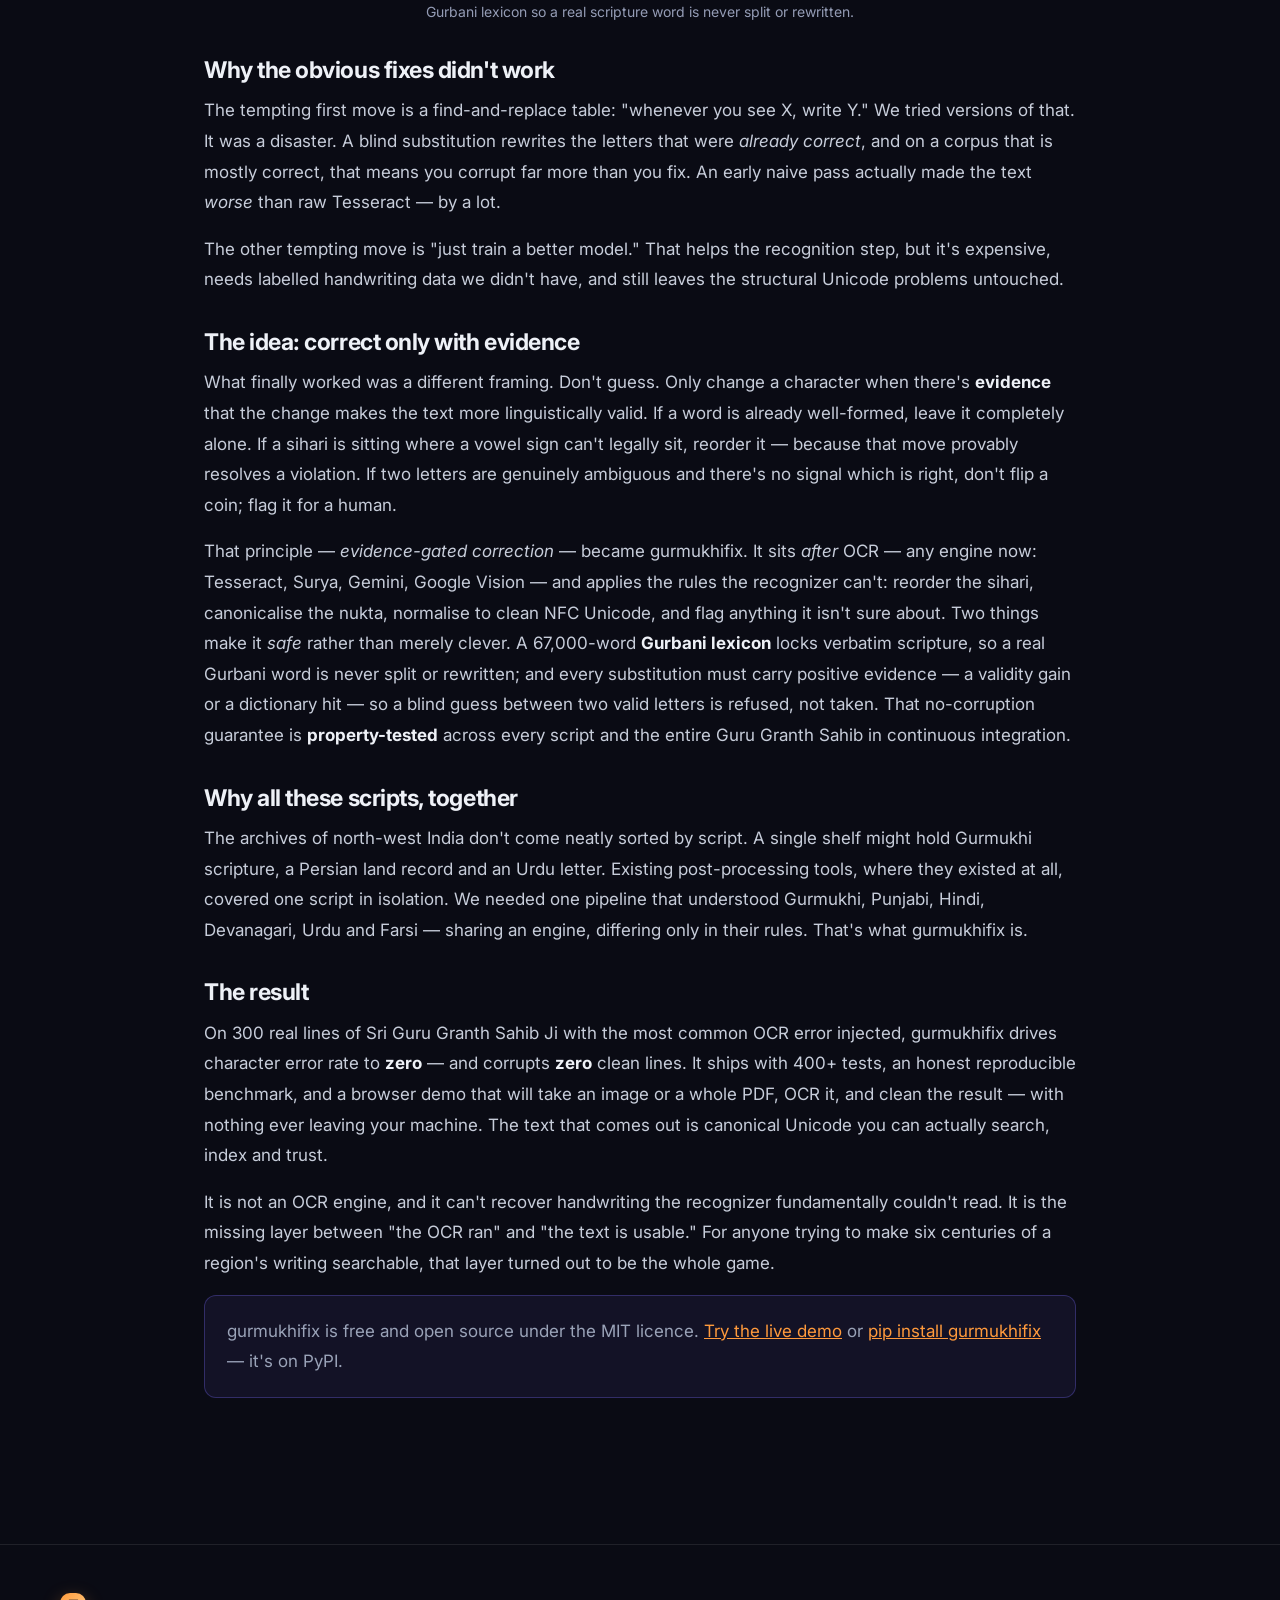
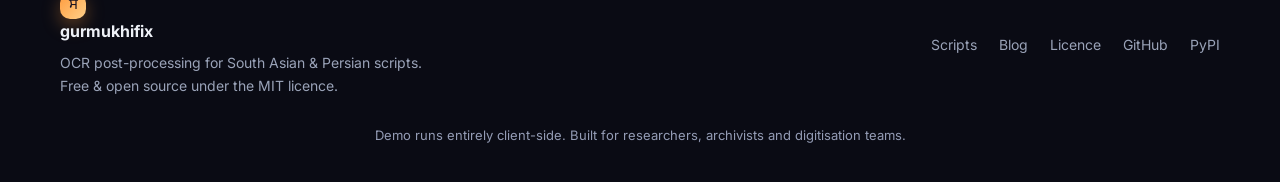
==== commit 2d8e98c8: "Site: larivaar/padched Gurbani saroops + blog refresh for v0.2.0 - Add rendered larivaar (continuous" ====
--- a/docs/blog/index.html
+++ b/docs/blog/index.html
@@ -5,16 +5,16 @@
   <meta name="viewport" content="width=device-width, initial-scale=1.0" />
   <title>Why we built gurmukhifix — gurmukhifix blog</title>
   <meta name="description" content="Digitising thousands of north-west Indian manuscripts (1400s–today) exposed systematic, invisible OCR errors. Here's why Tesseract alone wasn't enough — and how evidence-gated correction fixed it." />
-  <link rel="canonical" href="https://jsdosanj.github.io/gurmukhifix/blog/" />
+  <link rel="canonical" href="https://gurmukhifix.dosanjhlabs.com/blog/" />
   <meta property="og:title" content="Why we built gurmukhifix — gurmukhifix blog" />
   <meta property="og:description" content="Digitising thousands of north-west Indian manuscripts (1400s–today) exposed systematic, invisible OCR errors. Here's why Tesseract alone wasn't enough — and how evidence-gated correction fixed it." />
   <meta property="og:type" content="website" />
-  <meta property="og:url" content="https://jsdosanj.github.io/gurmukhifix/blog/" />
-  <meta property="og:image" content="https://jsdosanj.github.io/gurmukhifix/assets/og.png" />
+  <meta property="og:url" content="https://gurmukhifix.dosanjhlabs.com/blog/" />
+  <meta property="og:image" content="https://gurmukhifix.dosanjhlabs.com/assets/og.png" />
   <meta name="twitter:card" content="summary_large_image" />
   <meta name="twitter:title" content="Why we built gurmukhifix — gurmukhifix blog" />
   <meta name="twitter:description" content="Digitising thousands of north-west Indian manuscripts (1400s–today) exposed systematic, invisible OCR errors. Here's why Tesseract alone wasn't enough — and how evidence-gated correction fixed it." />
-  <meta name="twitter:image" content="https://jsdosanj.github.io/gurmukhifix/assets/og.png" />
+  <meta name="twitter:image" content="https://gurmukhifix.dosanjhlabs.com/assets/og.png" />
   <link rel="icon" href="../assets/favicon.svg" type="image/svg+xml" />
   <link rel="apple-touch-icon" href="../assets/apple-touch-icon.png" />
   <meta name="theme-color" content="#0a0b14" />
@@ -22,7 +22,7 @@
   <link rel="preconnect" href="https://fonts.gstatic.com" crossorigin />
   <link href="https://fonts.googleapis.com/css2?family=Inter:wght@400;500;600;700;800&family=Noto+Sans+Gurmukhi:wght@400;500;700&family=Noto+Serif+Gurmukhi:wght@600;700&family=Noto+Sans+Devanagari:wght@400;600&family=Noto+Naskh+Arabic:wght@400;600&family=Noto+Nastaliq+Urdu:wght@400;600&family=JetBrains+Mono:wght@400;500&display=swap" rel="stylesheet" />
   <link rel="stylesheet" href="../assets/styles.css" />
-  <script type="application/ld+json">{"@context":"https://schema.org","@type":"SoftwareApplication","name":"gurmukhifix","applicationCategory":"DeveloperApplication","operatingSystem":"Cross-platform (Python 3.10+)","description":"Digitising thousands of north-west Indian manuscripts (1400s–today) exposed systematic, invisible OCR errors. Here's why Tesseract alone wasn't enough — and how evidence-gated correction fixed it.","url":"https://jsdosanj.github.io/gurmukhifix/","codeRepository":"https://github.com/jsdosanj/gurmukhifix","downloadUrl":"https://pypi.org/project/gurmukhifix/","license":"https://spdx.org/licenses/MIT.html","offers":{"@type":"Offer","price":"0","priceCurrency":"USD"},"author":{"@type":"Person","name":"Jasvant Singh Dosanjh"}}</script>
+  <script type="application/ld+json">{"@context":"https://schema.org","@type":"SoftwareApplication","name":"gurmukhifix","applicationCategory":"DeveloperApplication","operatingSystem":"Cross-platform (Python 3.10+)","description":"Digitising thousands of north-west Indian manuscripts (1400s–today) exposed systematic, invisible OCR errors. Here's why Tesseract alone wasn't enough — and how evidence-gated correction fixed it.","url":"https://gurmukhifix.dosanjhlabs.com/","codeRepository":"https://github.com/jsdosanj/gurmukhifix","downloadUrl":"https://pypi.org/project/gurmukhifix/","license":"https://spdx.org/licenses/MIT.html","offers":{"@type":"Offer","price":"0","priceCurrency":"USD"},"author":{"@type":"Person","name":"Jasvant Singh Dosanjh"}}</script>
 </head>
 <body>
   <div class="bg-aurora" aria-hidden="true"></div>
@@ -58,22 +58,32 @@
       <p>Take one example that haunted the Gurmukhi pages. The vowel sign <em>sihari</em> (ਿ) is written to the <em>left</em> of the consonant it belongs to — but the Unicode standard says it must be <em>stored after</em> that consonant. Tesseract, faithfully, writes down what it sees: the sihari first. The result renders almost correctly on screen, so it passes the eye test. Then you search for the word and get nothing, because at the byte level it's a different, impossible sequence.</p>
       <p>Persian and Urdu had their own version of this: a single misplaced or dropped nukta turning ب into پ, or ی silently encoded as ي. Hindi had matras detached from their consonants. Every script had a handful of these — predictable, rule-shaped failures that no amount of re-running Tesseract would fix, because <strong>Tesseract has no idea what the script's rules are</strong>. Its job is pixels to characters. It does not know that a dependent vowel cannot begin a word.</p>
 
+      <h2>Larivaar, padched, and where words begin</h2>
+      <p>There is a second, deeper version of the same problem, and it is unique to Gurbani. Historically the Guru Granth Sahib was written <em>larivaar</em> — one unbroken stream of letters, with no spaces between words at all. Later <em>padched</em> ("word-split") saroops added the spaces to aid reading. OCR of either has to decide where one word ends and the next begins, and it gets that wrong constantly: fusing words that belong apart, or splitting one mid-cluster.</p>
+      <figure class="saroop-figure">
+        <div class="saroop-grid">
+          <div><img src="../assets/larivaar.png" alt="Mool Mantar written larivaar — a continuous stream of Gurmukhi with no spaces between words" loading="lazy" /><figcaption>Larivaar — no word breaks</figcaption></div>
+          <div><img src="../assets/padched.png" alt="The same Mool Mantar written padched — a space between every word" loading="lazy" /><figcaption>Padched — word-separated</figcaption></div>
+        </div>
+        <figcaption class="saroop-cap">The same Mool Mantar. Word boundaries are precisely what OCR — and any search index built on it — has to get right, and precisely what gurmukhifix reasons about, gated against a verbatim Gurbani lexicon so a real scripture word is never split or rewritten.</figcaption>
+      </figure>
+
       <h2>Why the obvious fixes didn't work</h2>
       <p>The tempting first move is a find-and-replace table: "whenever you see X, write Y." We tried versions of that. It was a disaster. A blind substitution rewrites the letters that were <em>already correct</em>, and on a corpus that is mostly correct, that means you corrupt far more than you fix. An early naive pass actually made the text <em>worse</em> than raw Tesseract — by a lot.</p>
       <p>The other tempting move is "just train a better model." That helps the recognition step, but it's expensive, needs labelled handwriting data we didn't have, and still leaves the structural Unicode problems untouched.</p>
 
       <h2>The idea: correct only with evidence</h2>
       <p>What finally worked was a different framing. Don't guess. Only change a character when there's <strong>evidence</strong> that the change makes the text more linguistically valid. If a word is already well-formed, leave it completely alone. If a sihari is sitting where a vowel sign can't legally sit, reorder it — because that move provably resolves a violation. If two letters are genuinely ambiguous and there's no signal which is right, don't flip a coin; flag it for a human.</p>
-      <p>That principle — <em>evidence-gated correction</em> — became gurmukhifix. It sits <em>after</em> Tesseract, reads its JSON output, and applies the script-specific rules Tesseract can't: reorder the sihari, canonicalise the nukta, repair the hamza carrier, normalise to clean NFC Unicode, and surface anything it isn't sure about. Crucially, it is measured against a hard rule in continuous integration: <strong>it must never make a page worse than raw Tesseract.</strong></p>
+      <p>That principle — <em>evidence-gated correction</em> — became gurmukhifix. It sits <em>after</em> OCR — any engine now: Tesseract, Surya, Gemini, Google Vision — and applies the rules the recognizer can't: reorder the sihari, canonicalise the nukta, normalise to clean NFC Unicode, and flag anything it isn't sure about. Two things make it <em>safe</em> rather than merely clever. A 67,000-word <strong>Gurbani lexicon</strong> locks verbatim scripture, so a real Gurbani word is never split or rewritten; and every substitution must carry positive evidence — a validity gain or a dictionary hit — so a blind guess between two valid letters is refused, not taken. That no-corruption guarantee is <strong>property-tested</strong> across every script and the entire Guru Granth Sahib in continuous integration.</p>
 
       <h2>Why all these scripts, together</h2>
       <p>The archives of north-west India don't come neatly sorted by script. A single shelf might hold Gurmukhi scripture, a Persian land record and an Urdu letter. Existing post-processing tools, where they existed at all, covered one script in isolation. We needed one pipeline that understood Gurmukhi, Punjabi, Hindi, Devanagari, Urdu and Farsi — sharing an engine, differing only in their rules. That's what gurmukhifix is.</p>
 
       <h2>The result</h2>
-      <p>On our benchmarks, the corrected output now improves character error rate substantially over raw Tesseract on the error cases, while leaving clean text untouched — and it never regresses. The text that comes out is canonical Unicode you can actually search, index and trust.</p>
-      <p>It is not a replacement for Tesseract, and it can't read handwriting that Tesseract fundamentally couldn't. It is the missing layer between "the OCR ran" and "the text is usable." For anyone trying to make six centuries of a region's writing searchable, that layer turned out to be the whole game.</p>
+      <p>On 300 real lines of Sri Guru Granth Sahib Ji with the most common OCR error injected, gurmukhifix drives character error rate to <strong>zero</strong> — and corrupts <strong>zero</strong> clean lines. It ships with 400+ tests, an honest reproducible benchmark, and a browser demo that will take an image or a whole PDF, OCR it, and clean the result — with nothing ever leaving your machine. The text that comes out is canonical Unicode you can actually search, index and trust.</p>
+      <p>It is not an OCR engine, and it can't recover handwriting the recognizer fundamentally couldn't read. It is the missing layer between "the OCR ran" and "the text is usable." For anyone trying to make six centuries of a region's writing searchable, that layer turned out to be the whole game.</p>
 
-      <p class="post-cta">gurmukhifix is free and open source under the MIT licence. <a href="../index.html#demo">Try the live demo</a> or <a href="https://pypi.org/project/gurmukhifix/" target="_blank" rel="noopener">pip install gurmukhifix</a>.</p>
+      <p class="post-cta">gurmukhifix is free and open source under the MIT licence. <a href="../index.html#demo">Try the live demo</a> or <a href="https://pypi.org/project/gurmukhifix/" target="_blank" rel="noopener">pip install gurmukhifix</a> — it's on PyPI.</p>
     </div>
   </article>
   <footer class="footer">
--- a/docs/assets/styles.css
+++ b/docs/assets/styles.css
@@ -404,6 +404,29 @@
 .demo-note a { color: #a99cff; text-decoration: none; border-bottom: 1px solid rgba(169, 156, 255, 0.4); }
 .demo-note a:hover { border-bottom-color: #a99cff; }
 
+.install-badges { display: flex; gap: 10px; justify-content: center; flex-wrap: wrap; align-items: center; margin: -4px 0 26px; }
+.install-badges img { height: 22px; border-radius: 5px; }
+
+/* Script-card status tags + demo output actions. */
+.script-card { position: relative; }
+.card-tag {
+  position: absolute; top: 12px; right: 12px;
+  font-size: 10.5px; font-weight: 600; letter-spacing: 0.03em; text-transform: uppercase;
+  padding: 3px 8px; border-radius: 999px;
+}
+.card-tag.in-demo { color: #37d0c4; background: rgba(55, 208, 196, 0.12); border: 1px solid rgba(55, 208, 196, 0.35); }
+.card-tag.exp { color: #e0a94a; background: rgba(224, 169, 74, 0.12); border: 1px solid rgba(224, 169, 74, 0.35); }
+.pane-actions { display: inline-flex; gap: 8px; }
+
+/* Larivaar / padched Gurbani saroop figures (blog + homepage). */
+.saroop-wrap { max-width: 900px; margin: 0 auto; padding: 0 24px; }
+.saroop-figure { margin: 30px 0; }
+.saroop-grid { display: grid; grid-template-columns: 1fr 1fr; gap: 18px; }
+.saroop-grid img { width: 100%; height: auto; border-radius: 12px; border: 1px solid var(--panel-brd); display: block; }
+.saroop-grid figcaption { margin-top: 8px; text-align: center; font-size: 13px; color: var(--muted); }
+.saroop-cap { margin-top: 14px; text-align: center; font-size: 14px; color: var(--faint); max-width: 46em; margin-left: auto; margin-right: auto; }
+@media (max-width: 640px) { .saroop-grid { grid-template-columns: 1fr; } }
+
 /* Keep site navigation reachable on phones instead of hiding every link. */
 @media (max-width: 900px) {
   .nav-links { display: flex !important; flex-wrap: wrap; justify-content: flex-end; gap: 12px 16px; font-size: 13px; }
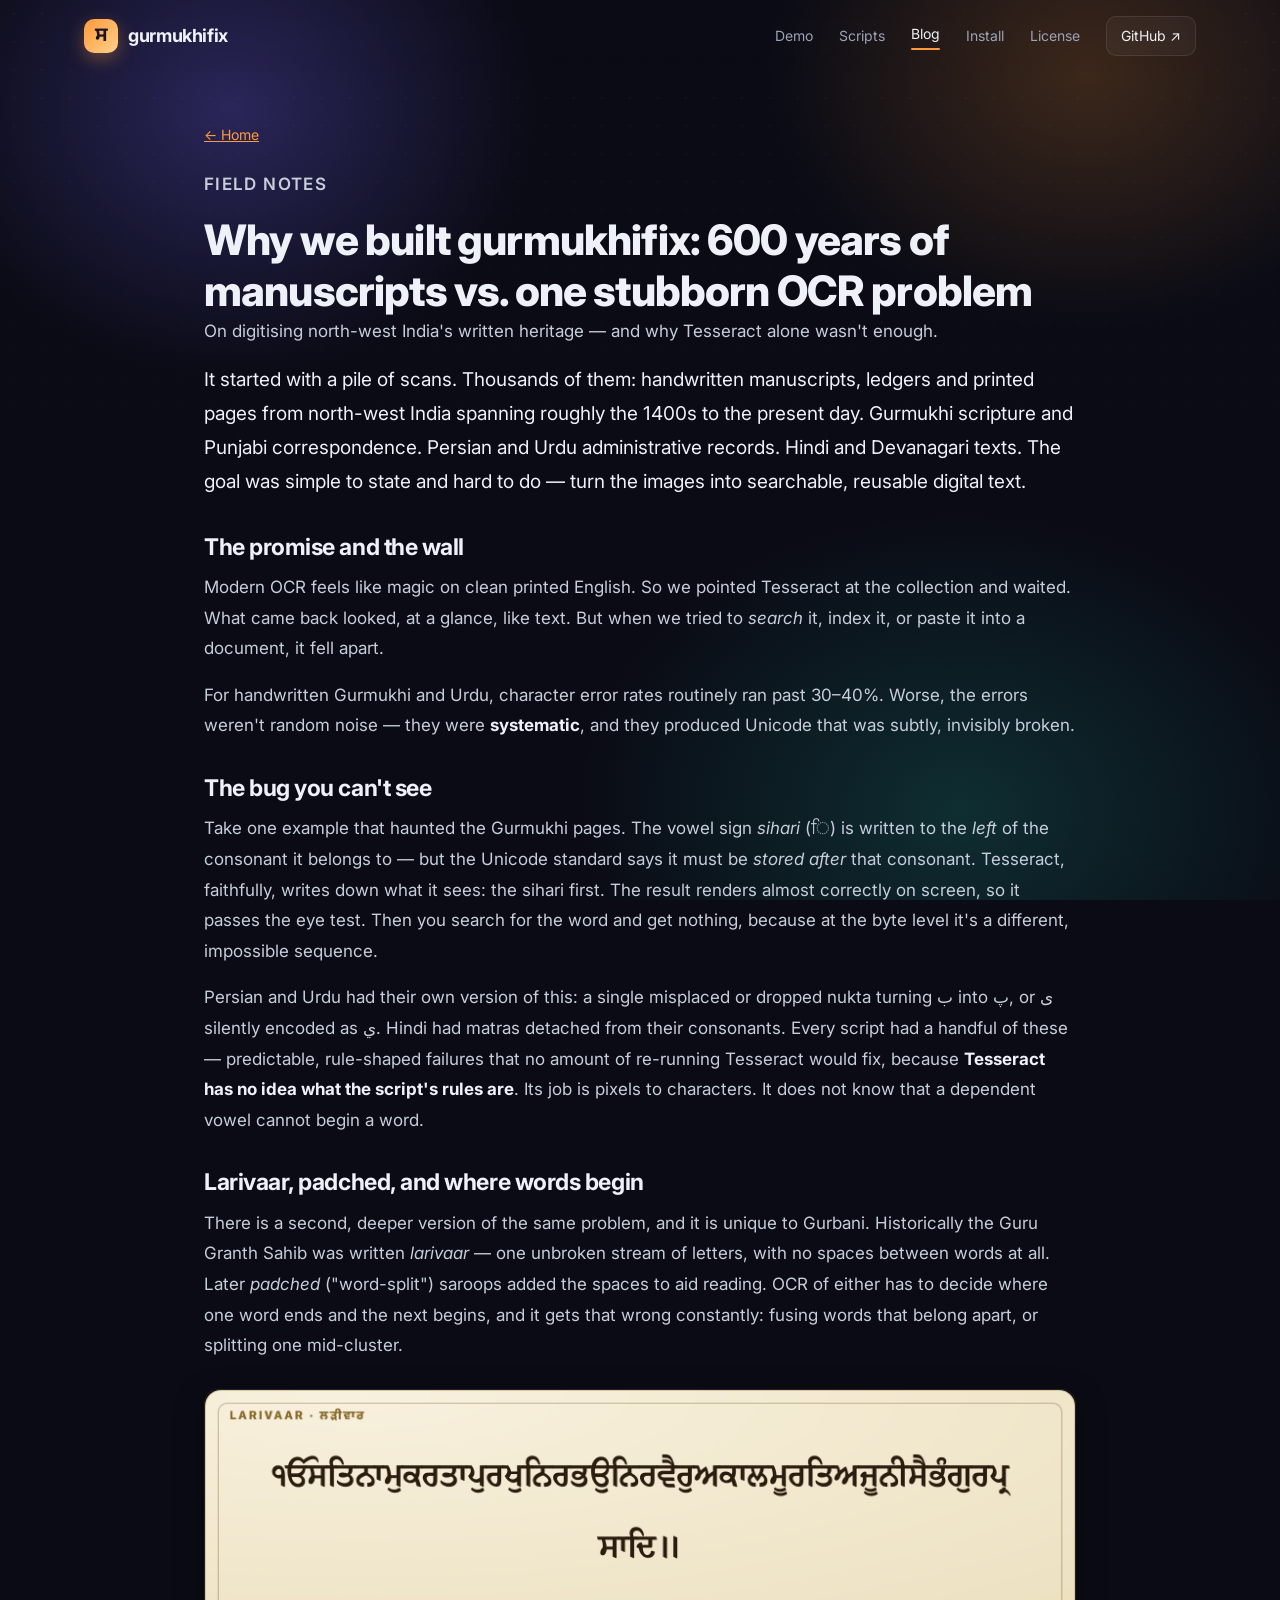
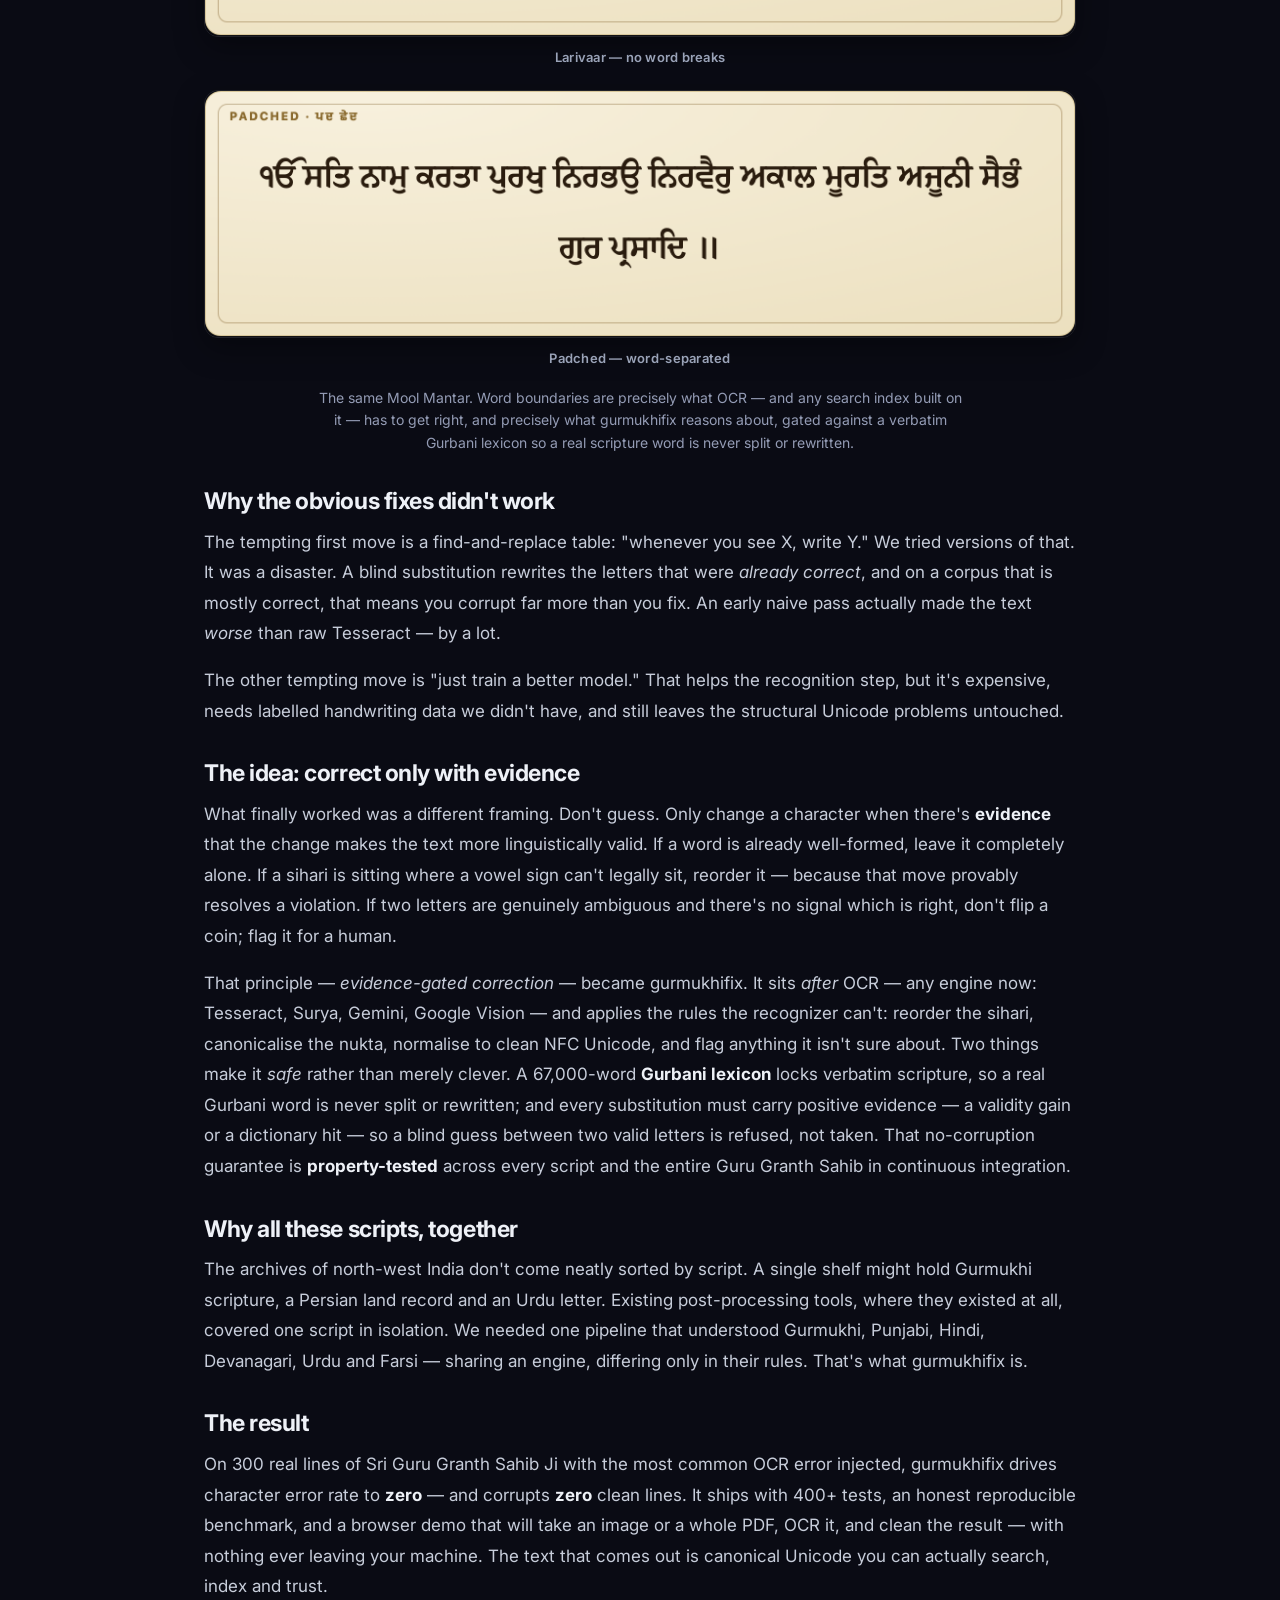
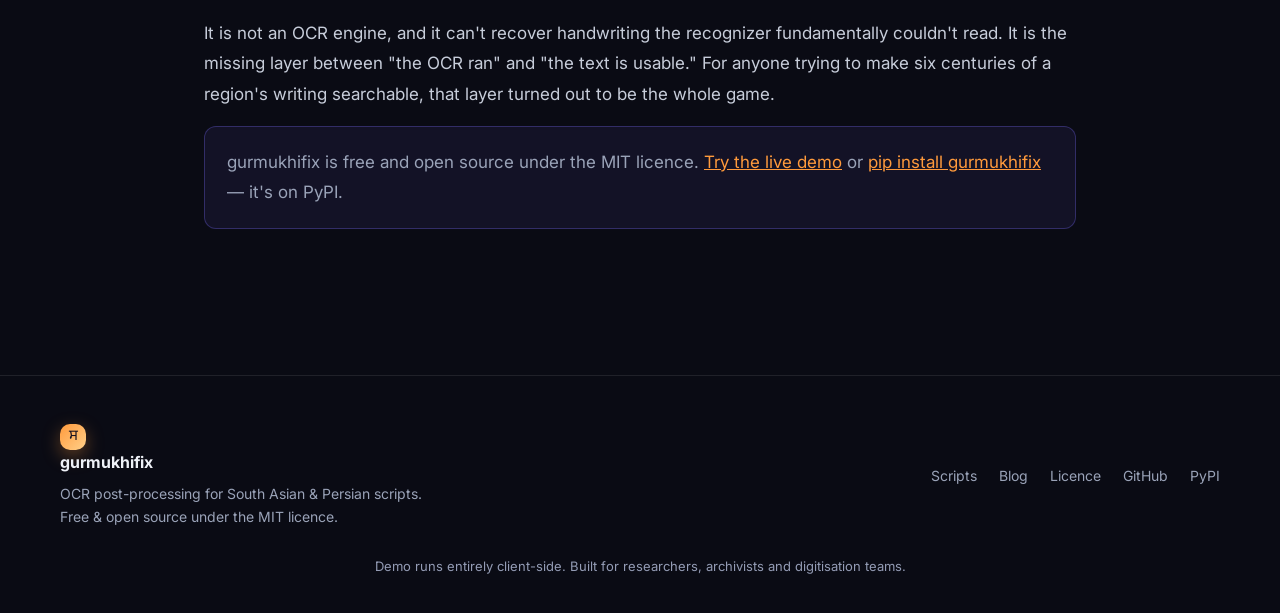
==== commit 11f4ee5c: "Site: fix saroop image sizing (stack + constrain) + cache-bust assets The larivaar/padched images we" ====
--- a/docs/blog/index.html
+++ b/docs/blog/index.html
@@ -21,7 +21,7 @@
   <link rel="preconnect" href="https://fonts.googleapis.com" />
   <link rel="preconnect" href="https://fonts.gstatic.com" crossorigin />
   <link href="https://fonts.googleapis.com/css2?family=Inter:wght@400;500;600;700;800&family=Noto+Sans+Gurmukhi:wght@400;500;700&family=Noto+Serif+Gurmukhi:wght@600;700&family=Noto+Sans+Devanagari:wght@400;600&family=Noto+Naskh+Arabic:wght@400;600&family=Noto+Nastaliq+Urdu:wght@400;600&family=JetBrains+Mono:wght@400;500&display=swap" rel="stylesheet" />
-  <link rel="stylesheet" href="../assets/styles.css" />
+  <link rel="stylesheet" href="../assets/styles.css?v=2" />
   <script type="application/ld+json">{"@context":"https://schema.org","@type":"SoftwareApplication","name":"gurmukhifix","applicationCategory":"DeveloperApplication","operatingSystem":"Cross-platform (Python 3.10+)","description":"Digitising thousands of north-west Indian manuscripts (1400s–today) exposed systematic, invisible OCR errors. Here's why Tesseract alone wasn't enough — and how evidence-gated correction fixed it.","url":"https://gurmukhifix.dosanjhlabs.com/","codeRepository":"https://github.com/jsdosanj/gurmukhifix","downloadUrl":"https://pypi.org/project/gurmukhifix/","license":"https://spdx.org/licenses/MIT.html","offers":{"@type":"Offer","price":"0","priceCurrency":"USD"},"author":{"@type":"Person","name":"Jasvant Singh Dosanjh"}}</script>
 </head>
 <body>
--- a/docs/assets/styles.css
+++ b/docs/assets/styles.css
@@ -419,13 +419,12 @@
 .pane-actions { display: inline-flex; gap: 8px; }
 
 /* Larivaar / padched Gurbani saroop figures (blog + homepage). */
-.saroop-wrap { max-width: 900px; margin: 0 auto; padding: 0 24px; }
-.saroop-figure { margin: 30px 0; }
-.saroop-grid { display: grid; grid-template-columns: 1fr 1fr; gap: 18px; }
-.saroop-grid img { width: 100%; height: auto; border-radius: 12px; border: 1px solid var(--panel-brd); display: block; }
-.saroop-grid figcaption { margin-top: 8px; text-align: center; font-size: 13px; color: var(--muted); }
-.saroop-cap { margin-top: 14px; text-align: center; font-size: 14px; color: var(--faint); max-width: 46em; margin-left: auto; margin-right: auto; }
-@media (max-width: 640px) { .saroop-grid { grid-template-columns: 1fr; } }
+.saroop-wrap { max-width: 720px; margin: 0 auto; padding: 0 24px; }
+.saroop-figure { margin: 28px 0 0; }
+.saroop-grid { display: grid; grid-template-columns: 1fr; gap: 22px; }
+.saroop-grid img { width: 100%; height: auto; border-radius: 14px; border: 1px solid var(--panel-brd); display: block; box-shadow: 0 10px 30px rgba(0,0,0,.35); }
+.saroop-grid figcaption { margin-top: 10px; text-align: center; font-size: 13px; font-weight: 600; letter-spacing: 0.02em; color: var(--muted); }
+.saroop-cap { margin: 18px auto 0; text-align: center; font-size: 14px; color: var(--faint); max-width: 46em; }
 
 /* Keep site navigation reachable on phones instead of hiding every link. */
 @media (max-width: 900px) {
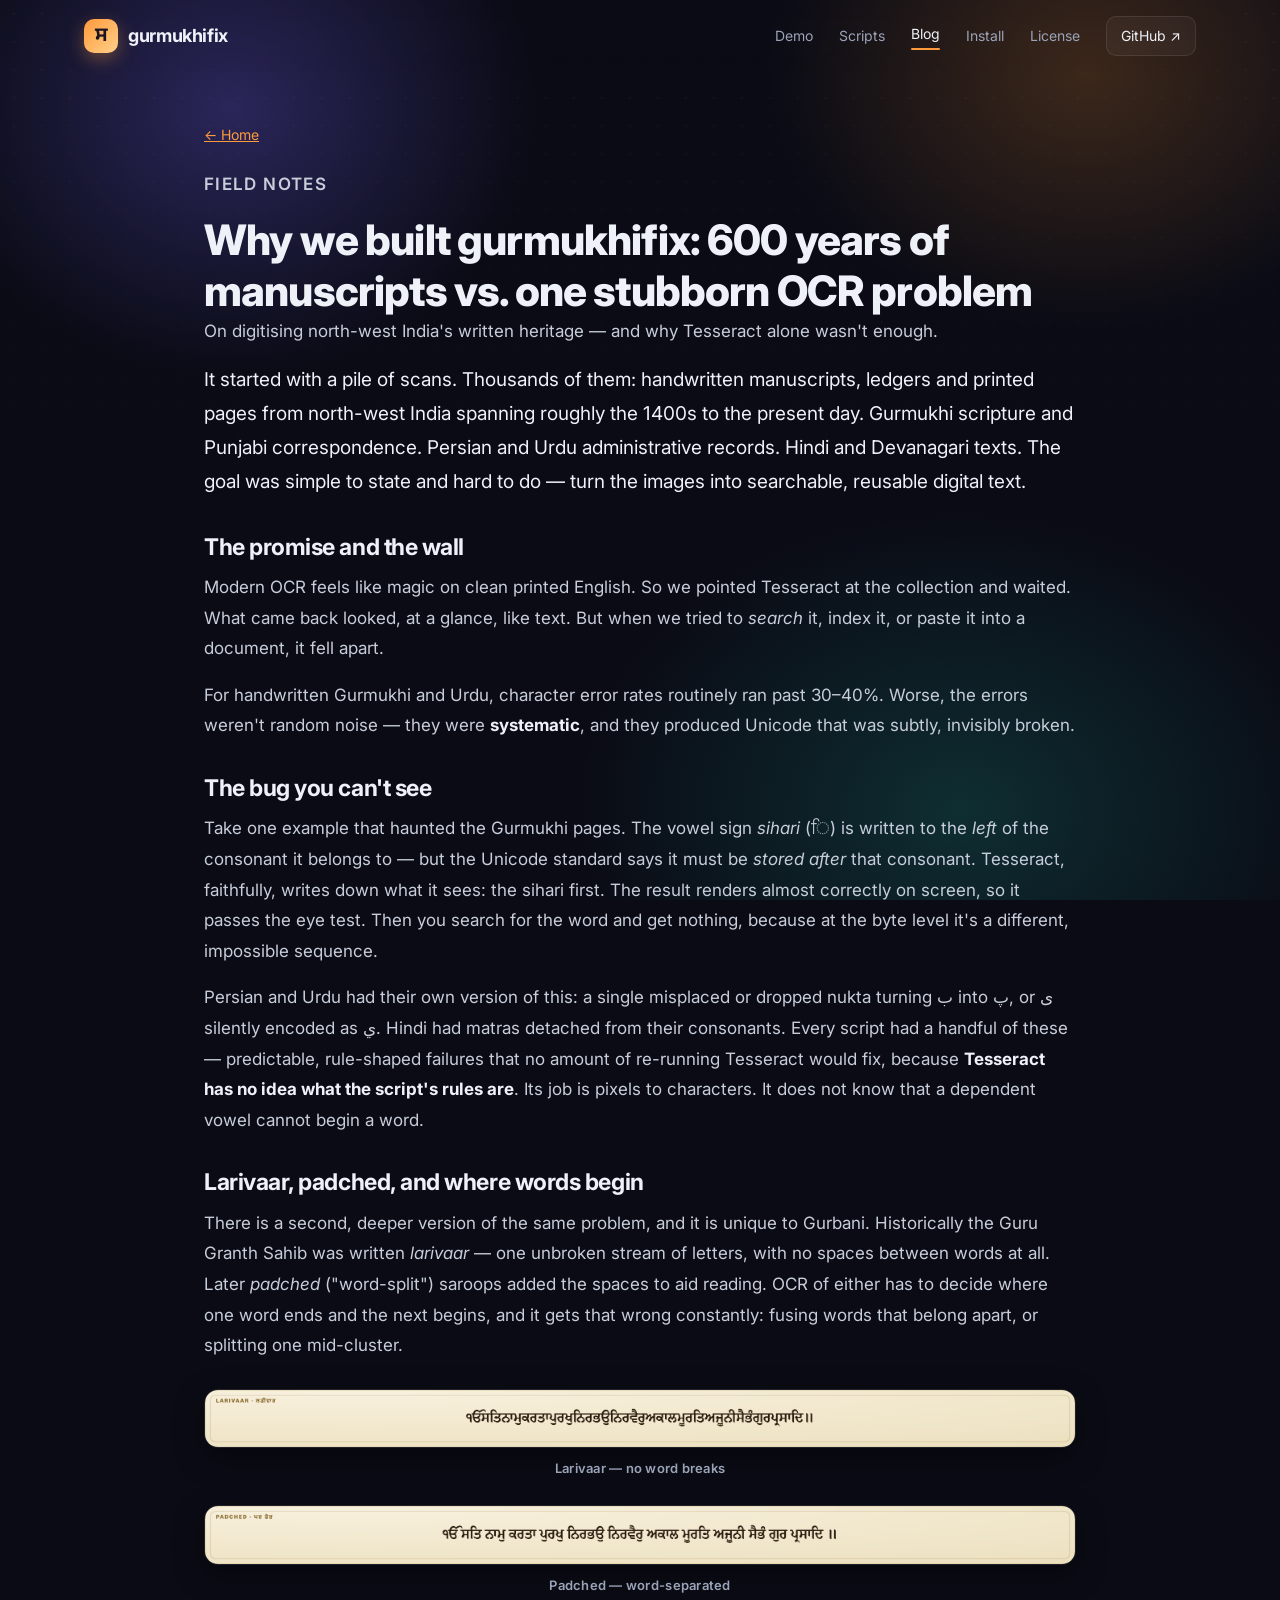
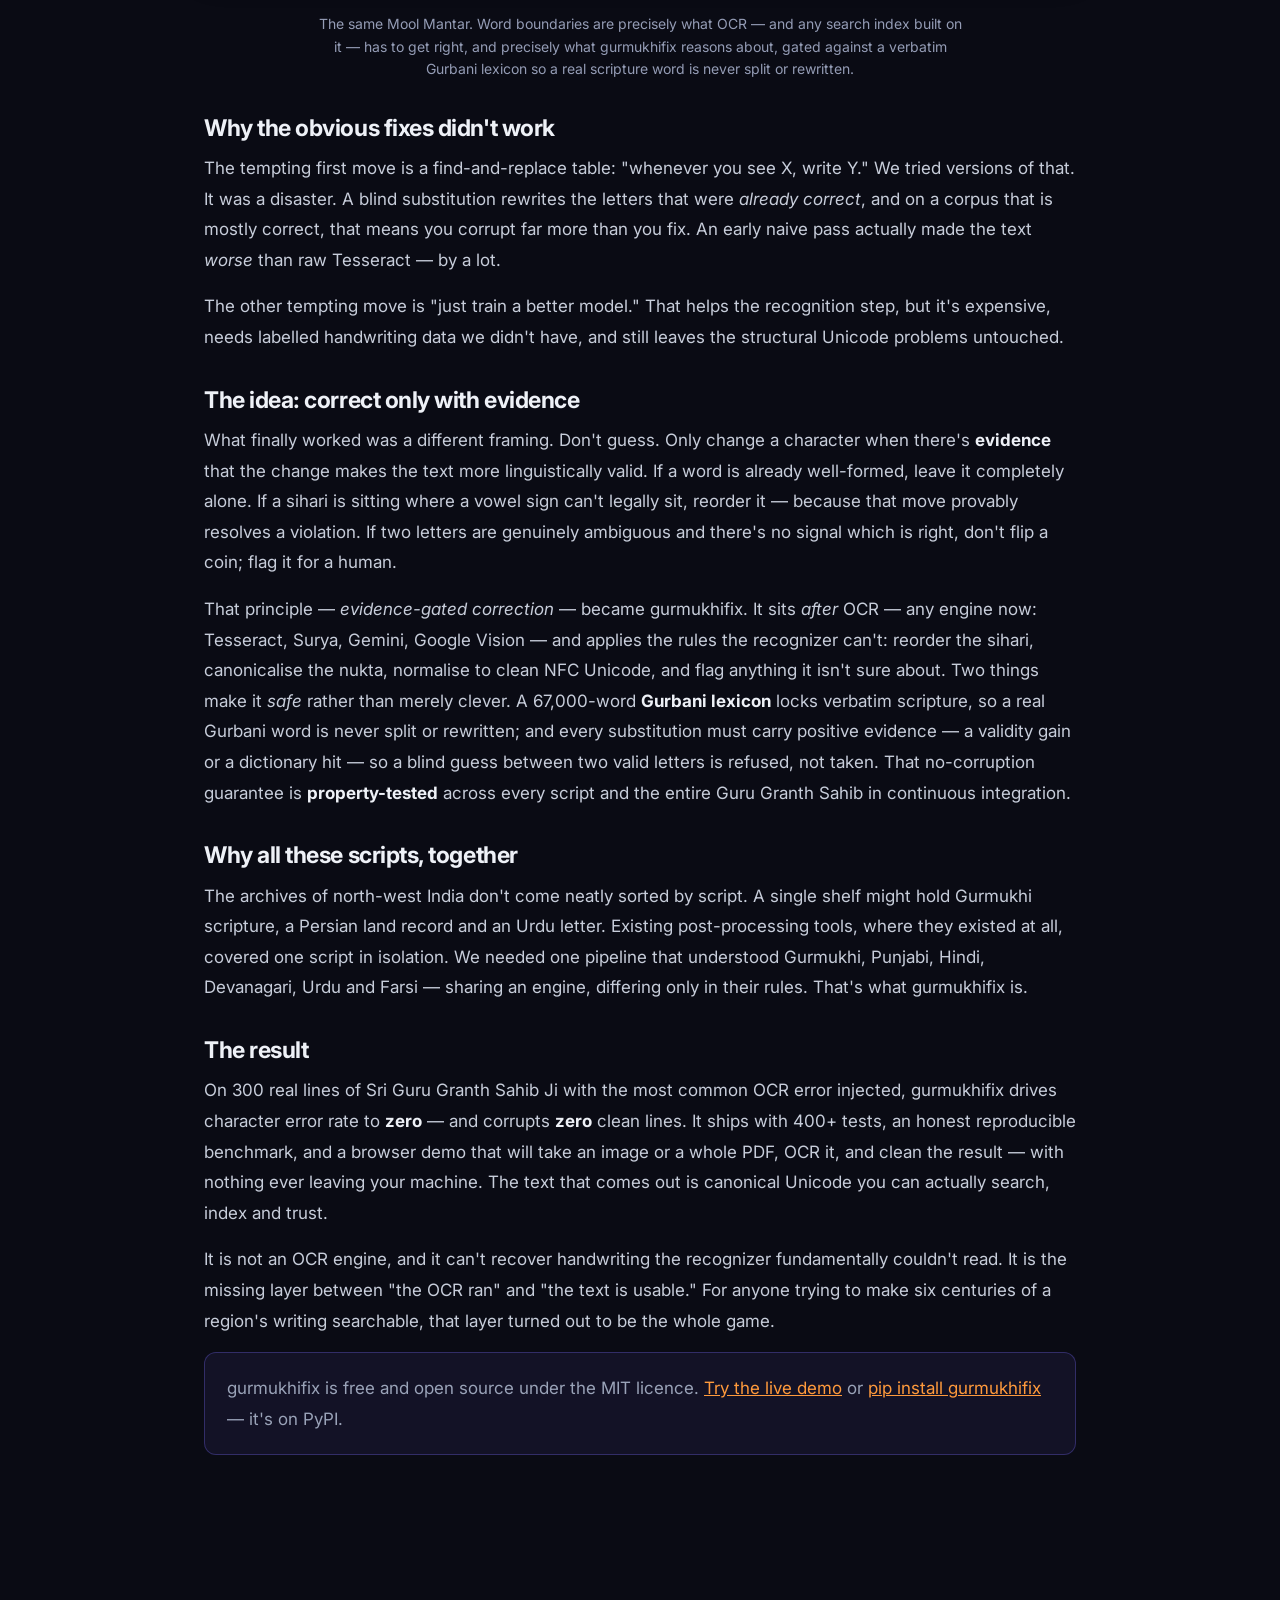
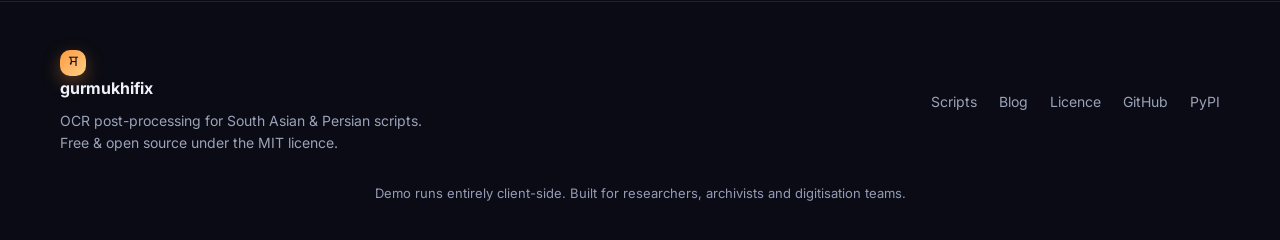
==== commit 24ce1501: "Site: re-render saroops as single-line verses + widen display Force the Mool Mantar onto one line (w" ====
--- a/docs/blog/index.html
+++ b/docs/blog/index.html
@@ -21,7 +21,7 @@
   <link rel="preconnect" href="https://fonts.googleapis.com" />
   <link rel="preconnect" href="https://fonts.gstatic.com" crossorigin />
   <link href="https://fonts.googleapis.com/css2?family=Inter:wght@400;500;600;700;800&family=Noto+Sans+Gurmukhi:wght@400;500;700&family=Noto+Serif+Gurmukhi:wght@600;700&family=Noto+Sans+Devanagari:wght@400;600&family=Noto+Naskh+Arabic:wght@400;600&family=Noto+Nastaliq+Urdu:wght@400;600&family=JetBrains+Mono:wght@400;500&display=swap" rel="stylesheet" />
-  <link rel="stylesheet" href="../assets/styles.css?v=2" />
+  <link rel="stylesheet" href="../assets/styles.css?v=3" />
   <script type="application/ld+json">{"@context":"https://schema.org","@type":"SoftwareApplication","name":"gurmukhifix","applicationCategory":"DeveloperApplication","operatingSystem":"Cross-platform (Python 3.10+)","description":"Digitising thousands of north-west Indian manuscripts (1400s–today) exposed systematic, invisible OCR errors. Here's why Tesseract alone wasn't enough — and how evidence-gated correction fixed it.","url":"https://gurmukhifix.dosanjhlabs.com/","codeRepository":"https://github.com/jsdosanj/gurmukhifix","downloadUrl":"https://pypi.org/project/gurmukhifix/","license":"https://spdx.org/licenses/MIT.html","offers":{"@type":"Offer","price":"0","priceCurrency":"USD"},"author":{"@type":"Person","name":"Jasvant Singh Dosanjh"}}</script>
 </head>
 <body>
@@ -62,8 +62,8 @@
       <p>There is a second, deeper version of the same problem, and it is unique to Gurbani. Historically the Guru Granth Sahib was written <em>larivaar</em> — one unbroken stream of letters, with no spaces between words at all. Later <em>padched</em> ("word-split") saroops added the spaces to aid reading. OCR of either has to decide where one word ends and the next begins, and it gets that wrong constantly: fusing words that belong apart, or splitting one mid-cluster.</p>
       <figure class="saroop-figure">
         <div class="saroop-grid">
-          <div><img src="../assets/larivaar.png" alt="Mool Mantar written larivaar — a continuous stream of Gurmukhi with no spaces between words" loading="lazy" /><figcaption>Larivaar — no word breaks</figcaption></div>
-          <div><img src="../assets/padched.png" alt="The same Mool Mantar written padched — a space between every word" loading="lazy" /><figcaption>Padched — word-separated</figcaption></div>
+          <div><img src="../assets/larivaar.png?v=3" alt="Mool Mantar written larivaar — a continuous stream of Gurmukhi with no spaces between words" loading="lazy" /><figcaption>Larivaar — no word breaks</figcaption></div>
+          <div><img src="../assets/padched.png?v=3" alt="The same Mool Mantar written padched — a space between every word" loading="lazy" /><figcaption>Padched — word-separated</figcaption></div>
         </div>
         <figcaption class="saroop-cap">The same Mool Mantar. Word boundaries are precisely what OCR — and any search index built on it — has to get right, and precisely what gurmukhifix reasons about, gated against a verbatim Gurbani lexicon so a real scripture word is never split or rewritten.</figcaption>
       </figure>
--- a/docs/assets/styles.css
+++ b/docs/assets/styles.css
@@ -419,9 +419,9 @@
 .pane-actions { display: inline-flex; gap: 8px; }
 
 /* Larivaar / padched Gurbani saroop figures (blog + homepage). */
-.saroop-wrap { max-width: 720px; margin: 0 auto; padding: 0 24px; }
+.saroop-wrap { max-width: 1120px; margin: 0 auto; padding: 0 24px; }
 .saroop-figure { margin: 28px 0 0; }
-.saroop-grid { display: grid; grid-template-columns: 1fr; gap: 22px; }
+.saroop-grid { display: grid; grid-template-columns: 1fr; gap: 26px; }
 .saroop-grid img { width: 100%; height: auto; border-radius: 14px; border: 1px solid var(--panel-brd); display: block; box-shadow: 0 10px 30px rgba(0,0,0,.35); }
 .saroop-grid figcaption { margin-top: 10px; text-align: center; font-size: 13px; font-weight: 600; letter-spacing: 0.02em; color: var(--muted); }
 .saroop-cap { margin: 18px auto 0; text-align: center; font-size: 14px; color: var(--faint); max-width: 46em; }
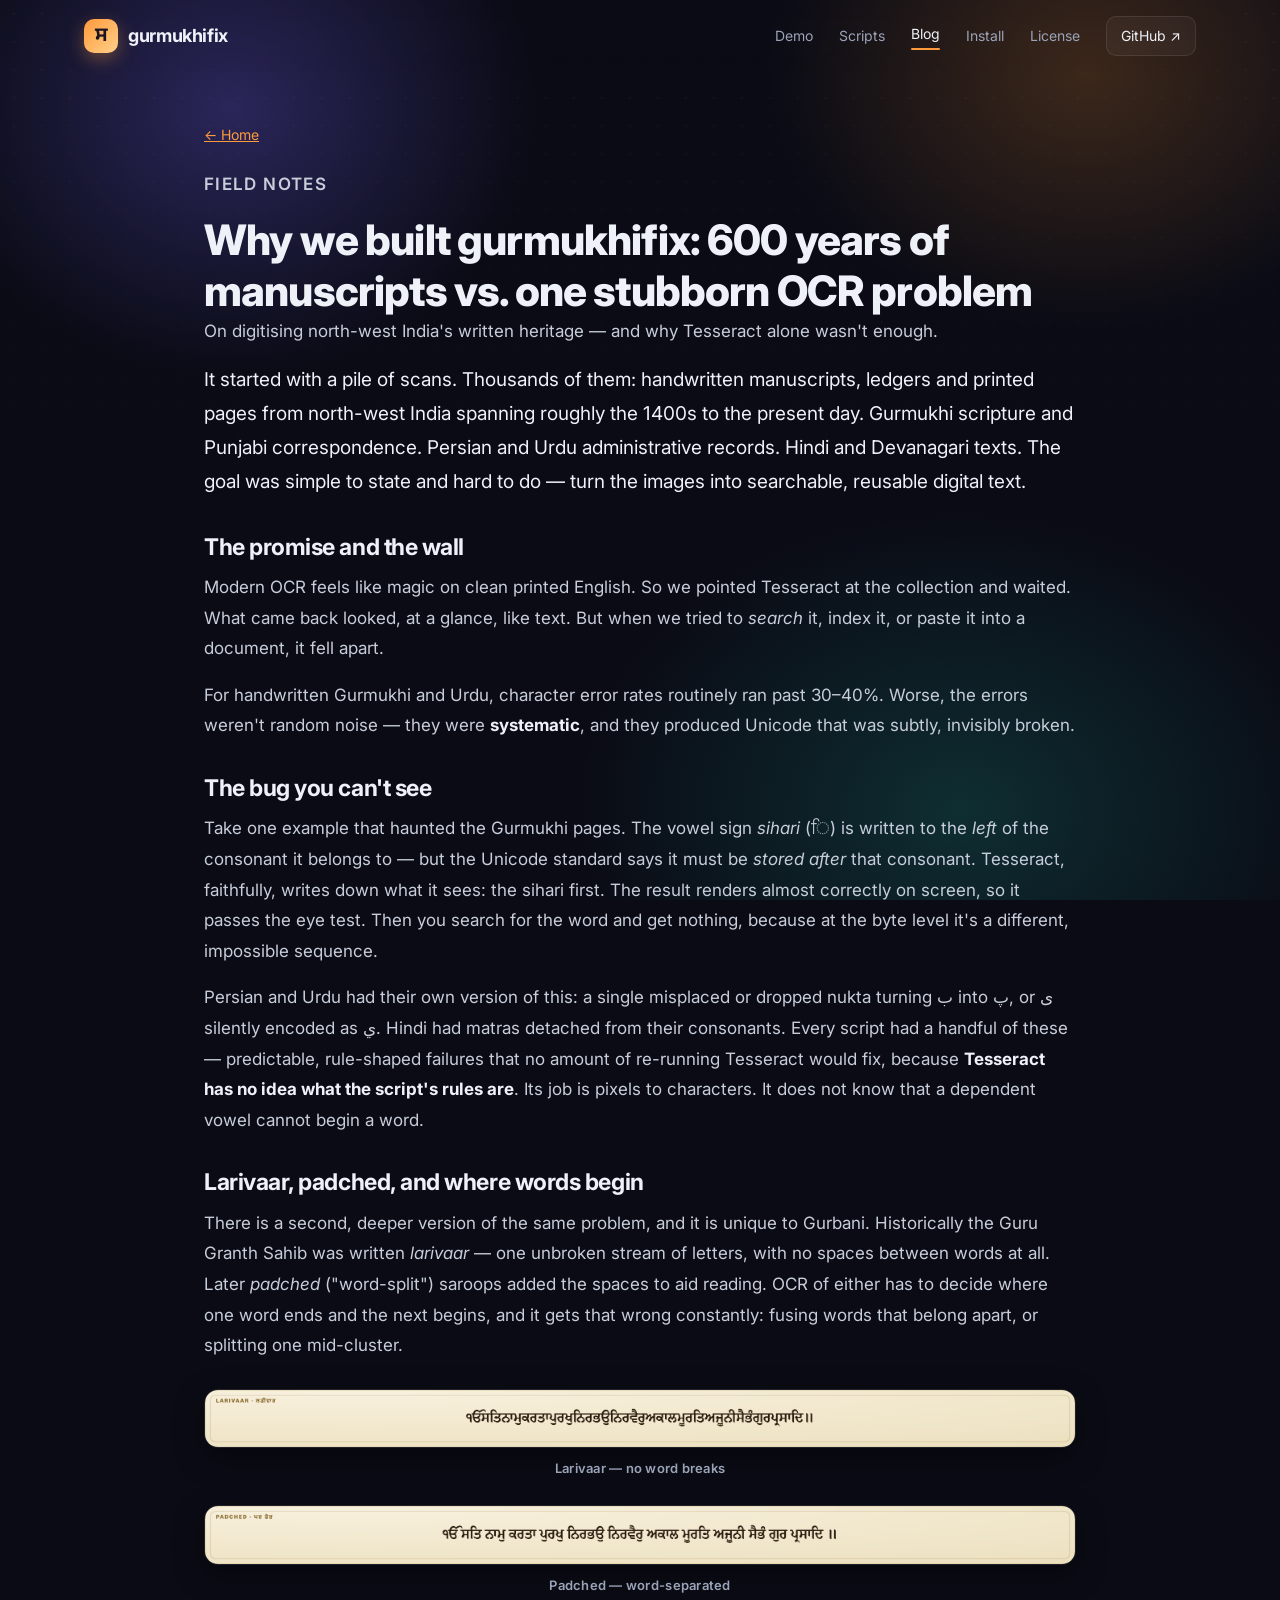
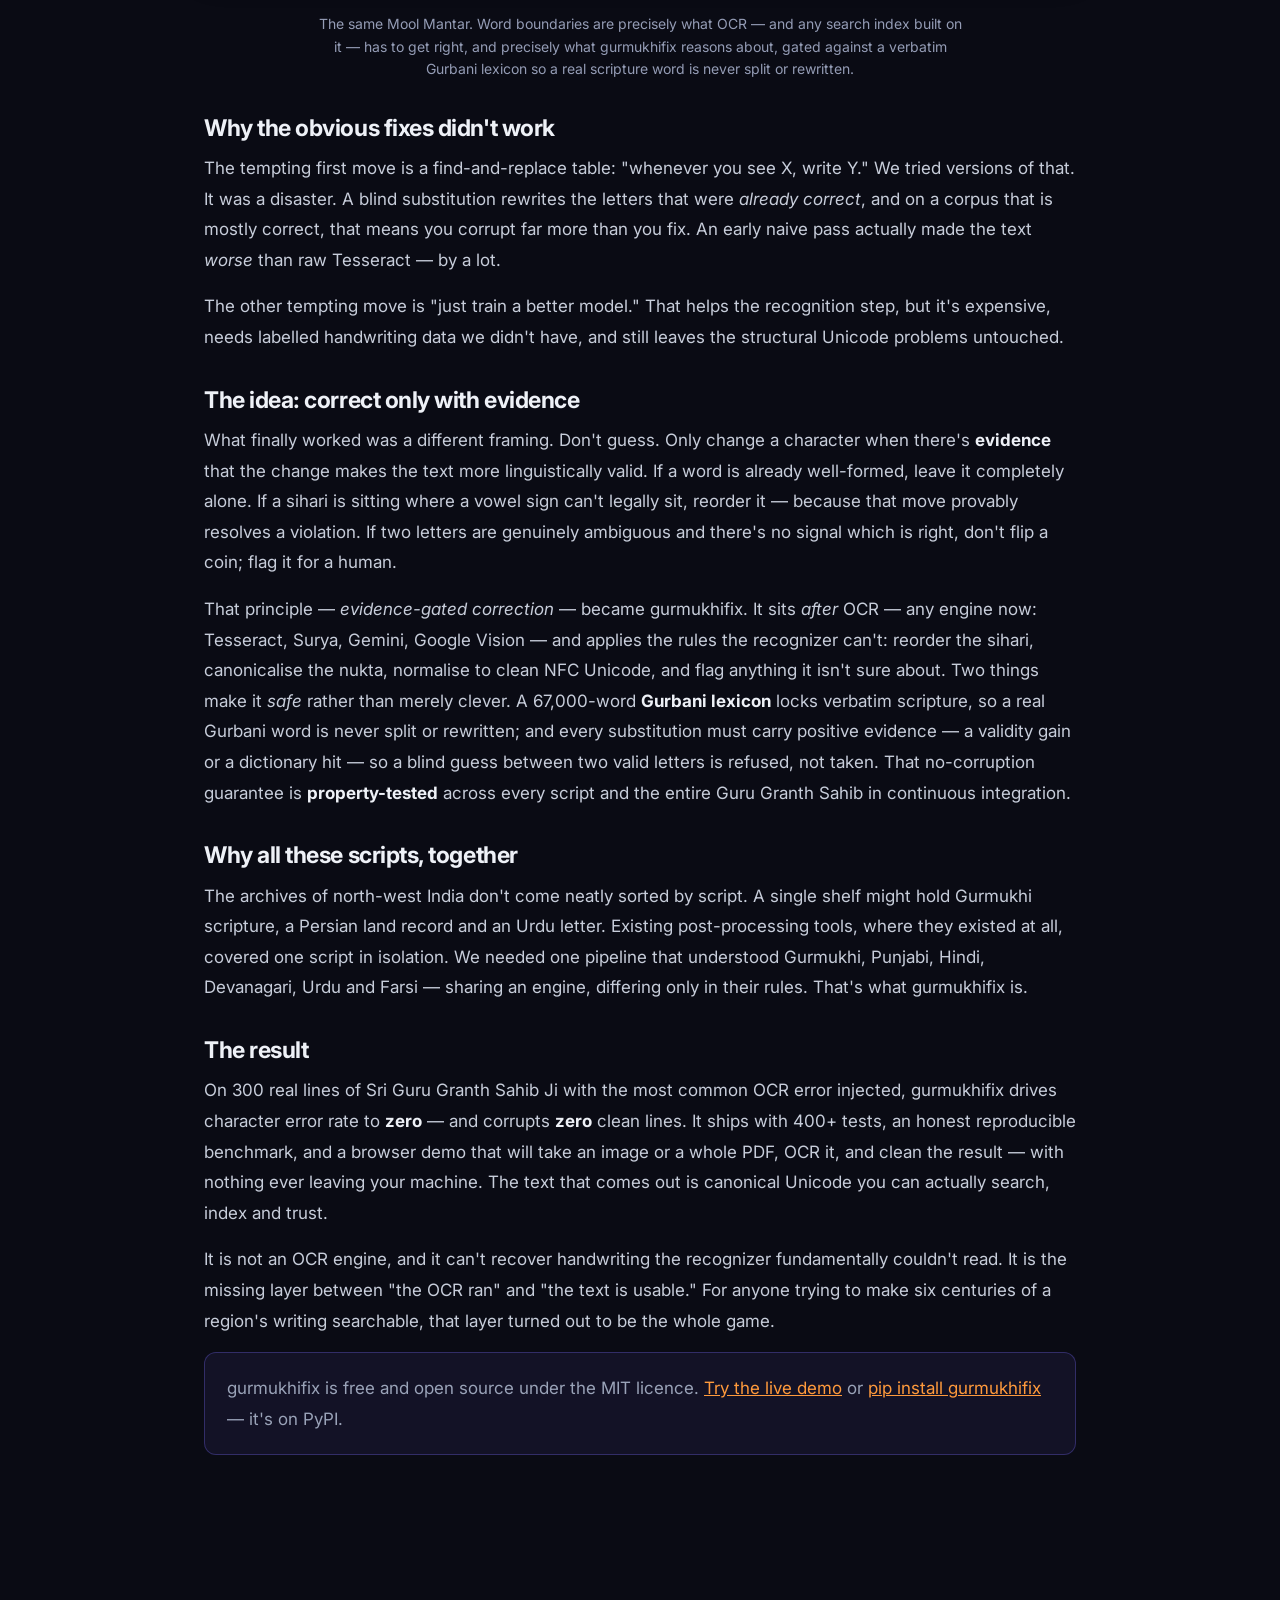
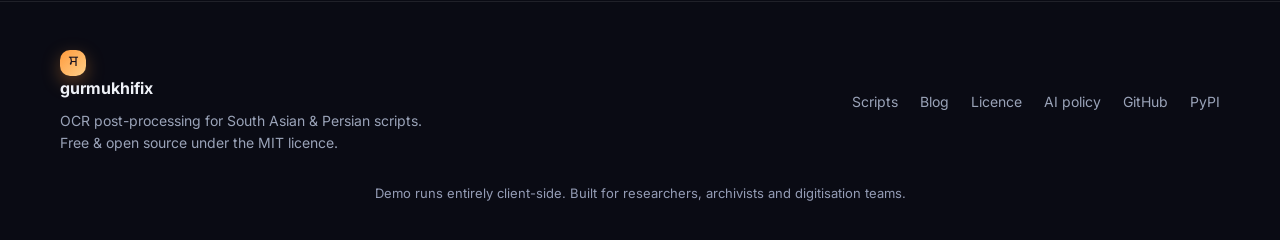
==== commit 828ca8ed: "feat(seo): AI-crawler policy + structured-data/SEO layer Ship a future-proof, machine-readable AI-us" ====
--- a/docs/blog/index.html
+++ b/docs/blog/index.html
@@ -41,6 +41,7 @@
     </nav>
   </header>
 
+  <script type="application/ld+json">{"@context":"https://schema.org","@type":"BreadcrumbList","itemListElement":[{"@type":"ListItem","position":1,"name":"Home","item":"https://gurmukhifix.dosanjhlabs.com/"},{"@type":"ListItem","position":2,"name":"Blog","item":"https://gurmukhifix.dosanjhlabs.com/blog/"}]}</script>
   <article class="post">
     <div class="doc-wrap">
       <a class="back" href="../index.html">← Home</a>
@@ -97,6 +98,7 @@
         <a href="../scripts/">Scripts</a>
         <a href="../blog/">Blog</a>
         <a href="../license.html">Licence</a>
+        <a href="../ai-policy.html">AI policy</a>
         <a href="https://github.com/jsdosanj/gurmukhifix" target="_blank" rel="noopener">GitHub</a>
         <a href="https://pypi.org/project/gurmukhifix/" target="_blank" rel="noopener">PyPI</a>
       </div>
--- a/docs/assets/styles.css
+++ b/docs/assets/styles.css
@@ -219,6 +219,13 @@
 .feature p { font-size: 14.5px; color: var(--muted); margin: 0; }
 .feature code.gur { color: var(--saffron); font-size: 17px; }
 
+/* FAQ (homepage) */
+.faq { padding: 20px 24px 80px; }
+.faq-list { max-width: var(--maxw); margin: 26px auto 0; display: grid; grid-template-columns: repeat(2, 1fr); gap: 16px; }
+.faq-item { background: var(--panel); border: 1px solid var(--panel-brd); border-radius: var(--radius); padding: 20px 22px; }
+.faq-item h3 { font-size: 16px; margin-bottom: 8px; color: var(--ink); }
+.faq-item p { color: var(--muted); font-size: 14.5px; line-height: 1.7; margin: 0; }
+
 /* Scripts */
 .scripts { padding: 80px 24px; }
 .script-cards { max-width: var(--maxw); margin: 44px auto 0; display: grid; grid-template-columns: repeat(3, 1fr); gap: 16px; }
@@ -251,7 +258,7 @@
   .hero { grid-template-columns: 1fr; padding-top: 40px; }
   .nav-links a:not(.nav-cta) { display: none; }
   .demo-grid { grid-template-columns: 1fr; }
-  .feature-grid, .script-cards, .code-cards { grid-template-columns: 1fr; }
+  .feature-grid, .script-cards, .code-cards, .faq-list { grid-template-columns: 1fr; }
   .step-arrow { transform: rotate(90deg); }
   .pipeline { flex-direction: column; }
 }
